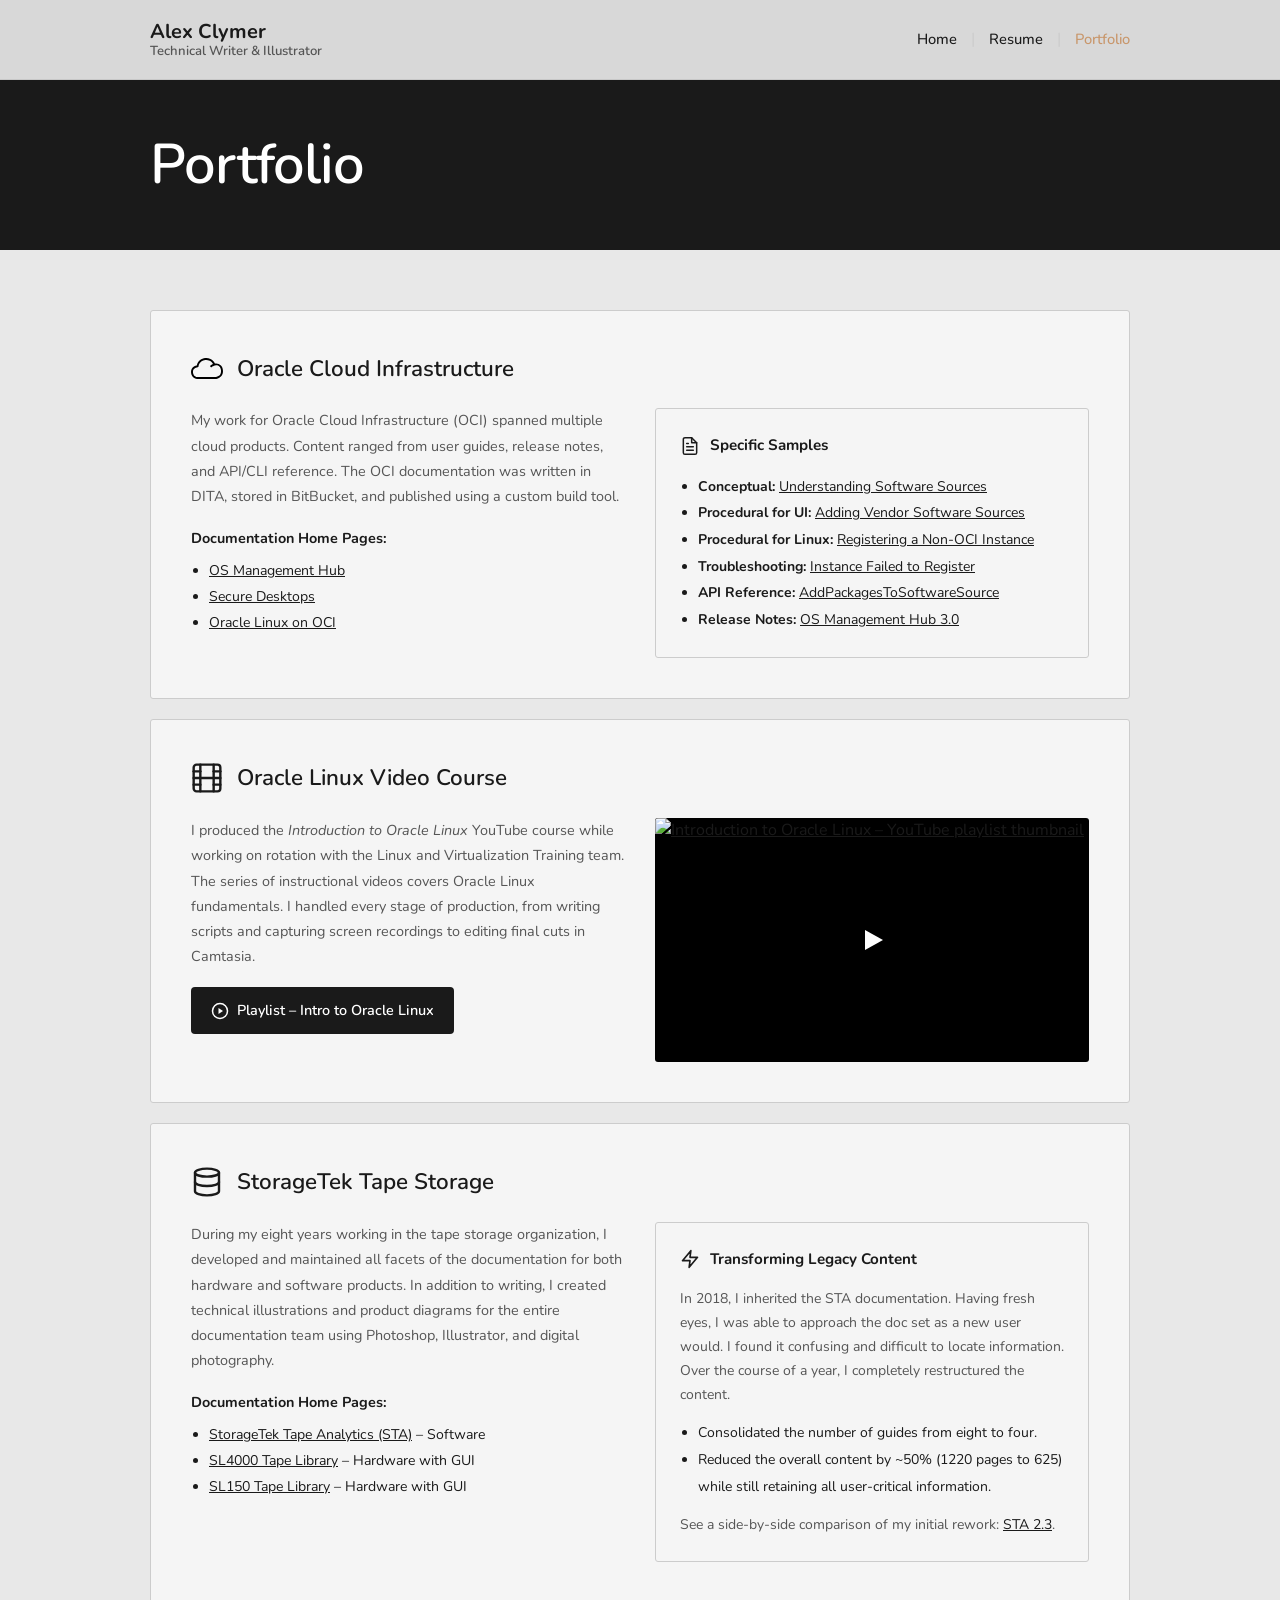
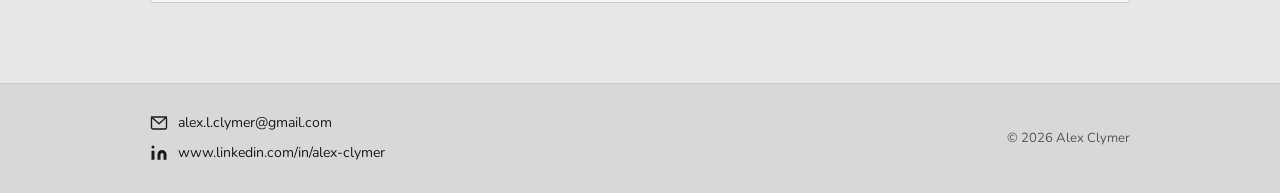
==== portfolio.html @ b9c0f9ae "Upload initial website" ====
<!DOCTYPE html>
<html lang="en">
<head>
  <meta charset="UTF-8" />
  <meta name="viewport" content="width=device-width, initial-scale=1.0" />
  <title>Portfolio — Alex Clymer</title>
  <link rel="stylesheet" href="styles.css" />
</head>
<body>

  <!-- ===================== HEADER ===================== -->
  <header>
    <div class="header-logo">
      <a href="index.html">
        <span class="name">Alex Clymer</span>
        <span class="tagline">Technical Writer &amp; Illustrator</span>
      </a>
    </div>

    <button class="nav-toggle" aria-label="Toggle navigation" onclick="document.querySelector('nav').classList.toggle('open')">
      <span></span><span></span><span></span>
    </button>

    <nav>
      <ul>
        <li><a href="index.html">Home</a></li>
        <li><a href="resume.html">Resume</a></li>
        <li><a href="portfolio.html" class="active">Portfolio</a></li>
      </ul>
    </nav>
  </header>

  <main>

    <!-- ===================== PAGE BANNER ===================== -->
    <div class="page-banner">
      <h1>Portfolio</h1>
    </div>

    <div class="section-wrap">

      <!-- ===================== ORACLE CLOUD INFRASTRUCTURE ===================== -->
      <div class="card portfolio-entry" style="margin-bottom: 20px;">

        <div class="portfolio-header">
          <img src="images/cloud-icon.svg" alt="" class="portfolio-header-icon" />
          <h2>Oracle Cloud Infrastructure</h2>
        </div>

        <div class="portfolio-body">
          <div>
            <p class="portfolio-desc">My work for Oracle Cloud Infrastructure (OCI) spanned multiple cloud products. Content ranged from user guides, release notes, and API/CLI reference. The OCI documentation was written in DITA, stored in BitBucket, and published using a custom build tool.</p>

            <p class="portfolio-links-label">Documentation Home Pages:</p>
            <ul class="portfolio-links-list">
              <li><a href="https://docs.oracle.com/en-us/iaas/osmh/doc/home.htm" target="_blank" rel="noopener">OS Management Hub</a></li>
              <li><a href="https://docs.oracle.com/en-us/iaas/secure-desktops/home.htm" target="_blank" rel="noopener">Secure Desktops</a></li>
              <li><a href="https://docs.oracle.com/en-us/iaas/oracle-linux/home.htm" target="_blank" rel="noopener">Oracle Linux on OCI</a></li>
            </ul>
          </div>

          <div class="portfolio-sidebar">
            <div class="sidebar-heading">
              <!-- Document list icon -->
              <svg viewBox="0 0 24 24" fill="none" stroke="currentColor" stroke-width="1.8" stroke-linecap="round" stroke-linejoin="round">
                <path d="M14 2H6a2 2 0 0 0-2 2v16a2 2 0 0 0 2 2h12a2 2 0 0 0 2-2V8z"/>
                <polyline points="14,2 14,8 20,8"/>
                <line x1="16" y1="13" x2="8" y2="13"/>
                <line x1="16" y1="17" x2="8" y2="17"/>
                <polyline points="10,9 9,9 8,9"/>
              </svg>
              Specific Samples
            </div>
            <ul class="sidebar-list">
              <li><strong>Conceptual:</strong> <a href="https://docs.oracle.com/en-us/iaas/osmh/doc/understand-software-sources.htm#understand-sources" target="_blank" rel="noopener">Understanding Software Sources</a></li>
              <li><strong>Procedural for UI:</strong> <a href="https://docs.oracle.com/en-us/iaas/osmh/doc/add-vendor-software-sources.htm" target="_blank" rel="noopener">Adding Vendor Software Sources</a></li>
              <li><strong>Procedural for Linux:</strong> <a href="https://docs.oracle.com/en-us/iaas/osmh/doc/register-non-oci-instance.htm#top" target="_blank" rel="noopener">Registering a Non-OCI Instance</a></li>
              <li><strong>Troubleshooting:</strong> <a href="https://docs.oracle.com/en-us/iaas/osmh/doc/troubleshoot-instance-station-registration-failure.htm#troubleshoot-instance-station-registration-failure" target="_blank" rel="noopener">Instance Failed to Register</a></li>
              <li><strong>API Reference:</strong> <a href="https://docs.oracle.com/en-us/iaas/api/#/en/osmh/20220901/SoftwareSource/AddPackagesToSoftwareSource" target="_blank" rel="noopener">AddPackagesToSoftwareSource</a></li>
              <li><strong>Release Notes:</strong> <a href="https://docs.oracle.com/en-us/iaas/releasenotes/os-management-hub/release-3.0.htm" target="_blank" rel="noopener">OS Management Hub 3.0</a></li>
            </ul>
          </div>
        </div>

      </div>

      <!-- ===================== ORACLE LINUX VIDEO COURSE ===================== -->
      <div class="card portfolio-entry" style="margin-bottom: 20px;">

        <div class="portfolio-header">
          <!-- Video/film icon -->
          <svg viewBox="0 0 24 24" fill="none" stroke="currentColor" stroke-width="1.8" stroke-linecap="round" stroke-linejoin="round">
            <rect x="2" y="2" width="20" height="20" rx="2.18" ry="2.18"/>
            <line x1="7" y1="2" x2="7" y2="22"/>
            <line x1="17" y1="2" x2="17" y2="22"/>
            <line x1="2" y1="12" x2="22" y2="12"/>
            <line x1="2" y1="7" x2="7" y2="7"/>
            <line x1="2" y1="17" x2="7" y2="17"/>
            <line x1="17" y1="17" x2="22" y2="17"/>
            <line x1="17" y1="7" x2="22" y2="7"/>
          </svg>
          <h2>Oracle Linux Video Course</h2>
        </div>

        <div class="portfolio-body">
          <div>
            <p class="portfolio-desc">I produced the <em>Introduction to Oracle Linux</em> YouTube course while working on rotation with the Linux and Virtualization Training team. The series of instructional videos covers Oracle Linux fundamentals. I handled every stage of production, from writing scripts and capturing screen recordings to editing final cuts in Camtasia.</p>

            <a href="https://youtube.com/playlist?list=PLKCk3OyNwIzvZR0-OoTtScm2NNo68gWtq&si=2yTc2ZYHUfCXLEAY"
               target="_blank" rel="noopener" class="btn-icon">
              <!-- Play icon -->
              <svg viewBox="0 0 24 24" fill="none" stroke="currentColor" stroke-width="2" stroke-linecap="round" stroke-linejoin="round">
                <circle cx="12" cy="12" r="10"/>
                <polygon points="10,8 16,12 10,16 10,8" fill="currentColor" stroke="none"/>
              </svg>
              Playlist – Intro to Oracle Linux
            </a>
          </div>

          <div>
            <a href="https://youtube.com/playlist?list=PLKCk3OyNwIzvZR0-OoTtScm2NNo68gWtq"
               target="_blank" rel="noopener" class="youtube-thumb-link"
               aria-label="Watch Introduction to Oracle Linux on YouTube">
              <img
                src="https://img.youtube.com/vi/rbexjlNSwzk/hqdefault.jpg"
                alt="Introduction to Oracle Linux – YouTube playlist thumbnail"
                class="youtube-thumb-img"
              />
              <div class="youtube-play-btn" aria-hidden="true">
                <svg viewBox="0 0 68 48" width="68" height="48">
                  <path d="M66.5 7.6C65.7 4.7 63.3 2.4 60.5 1.6 55.2 0 34 0 34 0S12.8 0 7.5 1.6C4.7 2.4 2.3 4.7 1.5 7.6 0 12.8 0 24 0 24s0 11.2 1.5 16.4c.8 2.9 3.2 5.2 6 6C12.8 48 34 48 34 48s21.2 0 26.5-1.6c2.8-.8 5.2-3.1 6-6C68 35.2 68 24 68 24s0-11.2-1.5-16.4z" fill="rgba(0,0,0,0.75)"/>
                  <path d="M27 34l18-10-18-10v20z" fill="#fff"/>
                </svg>
              </div>
            </a>
          </div>
        </div>

      </div>

      <!-- ===================== STORAGETEK TAPE STORAGE ===================== -->
      <div class="card portfolio-entry" style="margin-bottom: 20px;">

        <div class="portfolio-header">
          <!-- Database/cylinder icon -->
          <svg viewBox="0 0 24 24" fill="none" stroke="currentColor" stroke-width="1.8" stroke-linecap="round" stroke-linejoin="round">
            <ellipse cx="12" cy="5" rx="9" ry="3"/>
            <path d="M21 12c0 1.66-4 3-9 3s-9-1.34-9-3"/>
            <path d="M3 5v14c0 1.66 4 3 9 3s9-1.34 9-3V5"/>
          </svg>
          <h2>StorageTek Tape Storage</h2>
        </div>

        <div class="portfolio-body">
          <div>
            <p class="portfolio-desc">During my eight years working in the tape storage organization, I developed and maintained all facets of the documentation for both hardware and software products. In addition to writing, I created technical illustrations and product diagrams for the entire documentation team using Photoshop, Illustrator, and digital photography.</p>

            <p class="portfolio-links-label">Documentation Home Pages:</p>
            <ul class="portfolio-links-list">
              <li><a href="https://docs.oracle.com/en/storage/storage-software/storagetek-tape-analytics/2.4/index.html" target="_blank" rel="noopener">StorageTek Tape Analytics (STA)</a> – Software</li>
              <li><a href="https://docs.oracle.com/en/storage/tape-storage/sl4000/" target="_blank" rel="noopener">SL4000 Tape Library</a> – Hardware with GUI</li>
              <li><a href="https://docs.oracle.com/en/storage/tape-storage/storagetek-sl150-modular-tape-library/index.html" target="_blank" rel="noopener">SL150 Tape Library</a> – Hardware with GUI</li>
            </ul>
          </div>

          <div class="portfolio-sidebar">
            <div class="sidebar-heading">
              <!-- Lightning bolt icon -->
              <svg viewBox="0 0 24 24" fill="none" stroke="currentColor" stroke-width="2" stroke-linecap="round" stroke-linejoin="round">
                <polygon points="13,2 3,14 12,14 11,22 21,10 12,10 13,2"/>
              </svg>
              Transforming Legacy Content
            </div>

            <p style="font-size: 0.875rem; line-height: 1.7; color: var(--color-text-muted); margin-bottom: 14px;">In 2018, I inherited the STA documentation. Having fresh eyes, I was able to approach the doc set as a new user would. I found it confusing and difficult to locate information. Over the course of a year, I completely restructured the content.</p>

            <ul class="sidebar-list" style="margin-bottom: 14px;">
              <li>Consolidated the number of guides from eight to four.</li>
              <li>Reduced the overall content by ~50% (1220 pages to 625) while still retaining all user-critical information.</li>
            </ul>

            <p style="font-size: 0.875rem; color: var(--color-text-muted);">
              See a side-by-side comparison of my initial rework: <a href="https://docs.oracle.com/cd/E89154_01/index.htm" target="_blank" rel="noopener">STA 2.3</a>.
            </p>
          </div>
        </div>

      </div>

    </div><!-- /section-wrap -->

  </main>

  <!-- ===================== FOOTER ===================== -->
  <footer>
    <div class="footer-links">
      <a href="mailto:alex.l.clymer@gmail.com" class="footer-link">
        <svg viewBox="0 0 24 24" fill="none" stroke="currentColor" stroke-width="1.8" stroke-linecap="round" stroke-linejoin="round">
          <rect x="2" y="4" width="20" height="16" rx="2"/>
          <polyline points="2,4 12,13 22,4"/>
        </svg>
        alex.l.clymer@gmail.com
      </a>
      <a href="https://www.linkedin.com/in/alex-clymer" target="_blank" rel="noopener" class="footer-link">
        <svg viewBox="0 0 24 24" fill="currentColor">
          <path d="M16 8a6 6 0 0 1 6 6v7h-4v-7a2 2 0 0 0-2-2 2 2 0 0 0-2 2v7h-4v-7a6 6 0 0 1 6-6z"/>
          <rect x="2" y="9" width="4" height="12"/>
          <circle cx="4" cy="4" r="2"/>
        </svg>
        www.linkedin.com/in/alex-clymer
      </a>
    </div>
    <span class="footer-copy">&copy; 2026 Alex Clymer</span>
  </footer>

</body>
</html>
---- styles.css ----
/* ============================================================
   ALEX CLYMER — Portfolio Website
   Shared Stylesheet
   ============================================================
   All theme values live in :root below.
   Edit those custom properties to retheme the entire site.
   ============================================================ */

@import url('https://fonts.googleapis.com/css2?family=Nunito:wght@300;400;500;600;700;800;900&display=swap');

/* ============================================================
   CSS CUSTOM PROPERTIES  (edit here to retheme)
   ============================================================ */
:root {
  /* Colors */
  --color-bg:          #e8e8e8;   /* page background */
  --color-header-bg:   #d8d8d8;   /* header & footer background */
  --color-black:       #1a1a1a;   /* buttons, headings, dark sections */
  --color-white:       #ffffff;
  --color-accent:      #c8966a;   /* active nav link amber */
  --color-text:        #1a1a1a;
  --color-text-muted:  #555555;
  --color-card-bg:     #f5f5f5;
  --color-card-border: #cccccc;

  /* Typography */
  --font: 'Avenir Next', 'Avenir', 'Nunito', 'Helvetica Neue', Arial, sans-serif;

  /* Layout */
  --max-width:      1060px;
  --header-height:  80px;
  --pad-v:          60px;
  --pad-h:          40px;
}

/* ============================================================
   RESET & BASE
   ============================================================ */
*, *::before, *::after { box-sizing: border-box; margin: 0; padding: 0; }

html { scroll-behavior: smooth; }

body {
  font-family: var(--font);
  background-color: var(--color-bg);
  color: var(--color-text);
  font-size: 16px;
  line-height: 1.6;
  min-height: 100vh;
  display: flex;
  flex-direction: column;
}

main { flex: 1; }

a { color: var(--color-text); text-decoration: underline; transition: color 0.2s; }
a:hover { color: var(--color-accent); }

img { max-width: 100%; display: block; }

ul { list-style: none; }

/* ============================================================
   HEADER & NAV
   ============================================================ */
header {
  background-color: var(--color-header-bg);
  height: var(--header-height);
  display: flex;
  align-items: center;
  justify-content: space-between;
  padding: 0 max(var(--pad-h), calc((100% - var(--max-width)) / 2 + var(--pad-h)));
  position: sticky;
  top: 0;
  z-index: 100;
  border-bottom: 1px solid rgba(0,0,0,0.08);
}

.header-logo a {
  text-decoration: none;
  color: var(--color-text);
  line-height: 1.2;
}

.header-logo .name {
  display: block;
  font-size: 1.25rem;
  font-weight: 700;
}

.header-logo .tagline {
  display: block;
  font-size: 0.82rem;
  font-weight: 600;
  color: var(--color-text-muted);
}

nav ul {
  display: flex;
  align-items: center;
  gap: 0;
}

nav ul li { display: flex; align-items: center; }

nav ul li + li::before {
  content: '|';
  color: var(--color-card-border);
  margin: 0 14px;
}

nav ul li a {
  text-decoration: none;
  font-size: 0.92rem;
  font-weight: 500;
  color: var(--color-text);
  padding: 4px 0;
  transition: color 0.2s;
}

nav ul li a:hover,
nav ul li a.active { color: var(--color-accent); }

/* Hamburger (mobile) */
.nav-toggle {
  display: none;
  flex-direction: column;
  justify-content: center;
  gap: 5px;
  background: none;
  border: none;
  cursor: pointer;
  padding: 6px;
}

.nav-toggle span {
  display: block;
  width: 24px;
  height: 2px;
  background: var(--color-text);
  border-radius: 2px;
  transition: all 0.3s;
}

/* ============================================================
   PAGE BANNER  (black bar at top of inner pages)
   ============================================================ */
.page-banner {
  background-color: var(--color-black);
  padding: 40px max(var(--pad-h), calc((100% - var(--max-width)) / 2 + var(--pad-h)));
  display: flex;
  align-items: center;
  justify-content: space-between;
}

.page-banner h1 {
  font-size: 3.5rem;
  font-weight: 600;
  color: var(--color-white);
  letter-spacing: -1px;
}

/* ============================================================
   BUTTONS
   ============================================================ */
.btn {
  display: inline-block;
  padding: 13px 26px;
  font-family: var(--font);
  font-size: 0.9rem;
  font-weight: 600;
  text-decoration: none;
  cursor: pointer;
  border: none;
  transition: opacity 0.2s;
  letter-spacing: 0.3px;
}

.btn:hover { opacity: 0.82; }

.btn-dark {
  background-color: var(--color-black);
  color: var(--color-white);
}

.btn-dark:hover { color: var(--color-white); }

.btn-outline-white {
  background: transparent;
  color: var(--color-white);
  border: 1.5px solid var(--color-white);
  border-radius: 30px;
  padding: 9px 22px;
}

.btn-outline-white:hover { color: var(--color-white); }

.btn-icon {
  display: inline-flex;
  align-items: center;
  gap: 8px;
  background: var(--color-black);
  color: var(--color-white);
  padding: 12px 20px;
  text-decoration: none;
  font-size: 0.9rem;
  font-weight: 600;
  border-radius: 4px;
  transition: opacity 0.2s;
}

.btn-icon:hover { color: var(--color-white); opacity: 0.82; }

.btn-icon svg { width: 18px; height: 18px; flex-shrink: 0; }

/* ============================================================
   FOOTER
   ============================================================ */
footer {
  background-color: var(--color-header-bg);
  padding: 28px max(var(--pad-h), calc((100% - var(--max-width)) / 2 + var(--pad-h)));
  display: flex;
  align-items: center;
  justify-content: space-between;
  border-top: 1px solid rgba(0,0,0,0.08);
  margin-top: auto;
}

.footer-links { display: flex; flex-direction: column; gap: 8px; }

.footer-link {
  display: inline-flex;
  align-items: center;
  gap: 10px;
  text-decoration: none;
  color: var(--color-text);
  font-size: 0.88rem;
  transition: color 0.2s;
}

.footer-link:hover { color: var(--color-accent); }
.footer-link svg { width: 18px; height: 18px; flex-shrink: 0; }

.footer-copy { font-size: 0.82rem; color: var(--color-text-muted); }

/* ============================================================
   SECTION WRAPPER
   ============================================================ */
.section-wrap {
  max-width: var(--max-width);
  margin: 0 auto;
  padding: var(--pad-v) var(--pad-h);
}

.section-title {
  font-size: 2rem;
  font-weight: 600;
  margin-bottom: 30px;
  letter-spacing: -0.5px;
}

/* Card */
.card {
  background: var(--color-card-bg);
  border: 1px solid var(--color-card-border);
  border-radius: 3px;
}

/* ============================================================
   HOME — HERO
   ============================================================ */
.hero {
  max-width: var(--max-width);
  margin: 0 auto;
  padding: 80px var(--pad-h);
  display: grid;
  grid-template-columns: 1fr 1fr;
  align-items: center;
  gap: 60px;
}

.hero-photo {
  display: flex;
  justify-content: center;
}

.hero-photo img,
.hero-photo .photo-placeholder {
  width: 310px;
  height: 310px;
  border-radius: 50%;
  object-fit: cover;
}

.hero-photo .photo-placeholder {
  background: #c8c8c8;
  display: flex;
  align-items: center;
  justify-content: center;
  color: #888;
  font-size: 0.85rem;
  text-align: center;
  padding: 20px;
}

.hero-text h1 {
  font-size: 3.5rem;
  font-weight: 600;
  line-height: 0.95;
  letter-spacing: -3px;
  margin-bottom: 22px;
}

.hero-text .subtitle {
  font-size: 1.05rem;
  font-weight: 700;
  margin-bottom: 12px;
}

.hero-text .bio {
  font-size: 0.92rem;
  color: var(--color-text-muted);
  margin-bottom: 30px;
  line-height: 1.75;
  max-width: 380px;
}

.hero-buttons { display: flex; gap: 12px; flex-wrap: wrap; }

/* ============================================================
   HOME — WHAT MAKES ME UNIQUE
   ============================================================ */
.unique-section {
  max-width: calc(var(--max-width) - 2 * var(--pad-h));
  margin: 0 auto var(--pad-v);
  border-radius: 6px;
  overflow: hidden;
}

.unique-left {
  background-color: var(--color-black);
  color: var(--color-white);
  padding: 60px 50px;
  display: flex;
  flex-direction: row;
  align-items: center;
  gap: 48px;
}

.unique-content {
  display: flex;
  flex-direction: column;
  gap: 24px;
  flex: 1;
}

.unique-left h2 {
  font-size: 1.8rem;
  font-weight: 600;
  line-height: 1.2;
  letter-spacing: -0.5px;
}

.unique-left p {
  font-size: 0.92rem;
  line-height: 1.75;
  color: rgba(255,255,255,0.82);
}

.unique-image {
  flex-shrink: 0;
  display: flex;
  align-items: center;
  justify-content: center;
}

.unique-image img {
  width: 340px;
  max-width: 100%;
  height: auto;
}

/* ============================================================
   RESUME — SKILLS GRID
   ============================================================ */
.skills-card {
  padding: 32px;
}

.skills-grid {
  display: grid;
  grid-template-columns: repeat(3, 1fr);
  gap: 28px 40px;
}

.skill-group h3 {
  font-size: 0.92rem;
  font-weight: 700;
  margin-bottom: 8px;
  color: var(--color-text);
}

.skill-group ul { list-style: disc; padding-left: 18px; }

.skill-group ul li {
  font-size: 0.875rem;
  line-height: 1.85;
  color: var(--color-text-muted);
}

/* ============================================================
   RESUME — WORK EXPERIENCE
   ============================================================ */
.experience-entry {
  display: grid;
  grid-template-columns: 140px 1fr auto;
  gap: 24px;
  padding: 32px;
}

.experience-date {
  font-size: 0.82rem;
  color: var(--color-text-muted);
  padding-top: 3px;
  line-height: 1.5;
}

.experience-role {
  font-size: 1.05rem;
  font-weight: 700;
  margin-bottom: 4px;
}

.experience-org {
  font-size: 0.88rem;
  font-style: italic;
  color: var(--color-text-muted);
  margin-bottom: 16px;
}

.experience-project-title {
  font-size: 0.9rem;
  font-weight: 700;
  margin-top: 16px;
  margin-bottom: 5px;
}

.experience-text {
  font-size: 0.88rem;
  line-height: 1.75;
  color: var(--color-text-muted);
  margin-bottom: 8px;
}

.experience-bullets { list-style: disc; padding-left: 20px; margin-bottom: 10px; }

.experience-bullets li {
  font-size: 0.88rem;
  line-height: 1.75;
  color: var(--color-text-muted);
  margin-bottom: 3px;
}

.experience-logo {
  display: flex;
  align-items: flex-start;
  justify-content: flex-end;
  padding-top: 2px;
}

.experience-logo img { max-width: 130px; max-height: 55px; object-fit: contain; }

.logo-placeholder {
  width: 120px;
  height: 48px;
  background: #ddd;
  border-radius: 4px;
  display: flex;
  align-items: center;
  justify-content: center;
  font-size: 0.72rem;
  color: #888;
  text-align: center;
  padding: 4px;
}

/* ============================================================
   RESUME — EDUCATION
   ============================================================ */
.education-entry {
  display: grid;
  grid-template-columns: 140px 1fr;
  gap: 24px;
  padding: 32px;
}

.education-date { font-size: 0.82rem; color: var(--color-text-muted); }

.education-degree { font-size: 1rem; font-weight: 700; margin-bottom: 4px; }

.education-school {
  font-size: 0.88rem;
  font-style: italic;
  color: var(--color-text-muted);
  margin-bottom: 4px;
}

.education-gpa { font-size: 0.88rem; color: var(--color-text-muted); }

/* ============================================================
   PORTFOLIO
   ============================================================ */
.portfolio-entry {
  padding: 40px;
  margin-bottom: 20px;
}

.portfolio-header {
  display: flex;
  align-items: center;
  gap: 14px;
  margin-bottom: 22px;
}

.portfolio-header h2 { font-size: 1.4rem; font-weight: 600; }
.portfolio-header svg { width: 32px; height: 32px; flex-shrink: 0; }
.portfolio-header-icon { width: 32px; height: 32px; flex-shrink: 0; object-fit: contain; }

.portfolio-body {
  display: grid;
  grid-template-columns: 1fr 1fr;
  gap: 30px;
  align-items: start;
}

.portfolio-desc {
  font-size: 0.9rem;
  line-height: 1.75;
  color: var(--color-text-muted);
  margin-bottom: 18px;
}

.portfolio-links-label { font-size: 0.9rem; font-weight: 700; margin-bottom: 8px; }

.portfolio-links-list { list-style: disc; padding-left: 18px; }

.portfolio-links-list li { font-size: 0.88rem; line-height: 1.85; }

.portfolio-sidebar {
  background: var(--color-card-bg);
  border: 1px solid var(--color-card-border);
  border-radius: 3px;
  padding: 24px;
}

.sidebar-heading {
  display: flex;
  align-items: center;
  gap: 10px;
  font-weight: 700;
  font-size: 0.95rem;
  margin-bottom: 16px;
}

.sidebar-heading svg { width: 20px; height: 20px; flex-shrink: 0; }

.sidebar-list { list-style: disc; padding-left: 18px; }

.sidebar-list li { font-size: 0.875rem; line-height: 1.9; }

.youtube-embed {
  width: 100%;
  aspect-ratio: 16 / 9;
  border: none;
  border-radius: 3px;
}

/* YouTube thumbnail link (replaces iframe when embedding is disabled) */
.youtube-thumb-link {
  display: block;
  position: relative;
  width: 100%;
  aspect-ratio: 16 / 9;
  border-radius: 3px;
  overflow: hidden;
  background: #000;
}
.youtube-thumb-img {
  width: 100%;
  height: 100%;
  object-fit: cover;
  display: block;
  transition: opacity 0.2s ease;
}
.youtube-thumb-link:hover .youtube-thumb-img {
  opacity: 0.85;
}
.youtube-play-btn {
  position: absolute;
  inset: 0;
  display: flex;
  align-items: center;
  justify-content: center;
  pointer-events: none;
}
.youtube-play-btn svg {
  filter: drop-shadow(0 2px 6px rgba(0,0,0,0.4));
  transition: transform 0.15s ease;
}
.youtube-thumb-link:hover .youtube-play-btn svg {
  transform: scale(1.1);
}

/* ============================================================
   CONTACT
   ============================================================ */
.contact-layout {
  max-width: var(--max-width);
  margin: 0 auto;
  padding: 80px var(--pad-h);
  display: grid;
  grid-template-columns: 1fr 1.2fr;
  gap: 80px;
  align-items: start;
}

.contact-info h1 { font-size: 2rem; font-weight: 600; margin-bottom: 10px; letter-spacing: -1px; }

.contact-tagline { font-size: 0.95rem; color: var(--color-text-muted); margin-bottom: 30px; }

.contact-detail {
  display: flex;
  align-items: center;
  gap: 12px;
  margin-bottom: 12px;
  font-size: 0.9rem;
  text-decoration: none;
  color: var(--color-text);
  transition: color 0.2s;
}

.contact-detail:hover { color: var(--color-accent); }
.contact-detail svg { width: 20px; height: 20px; flex-shrink: 0; }

.contact-form { display: flex; flex-direction: column; gap: 16px; }

.form-row { display: grid; grid-template-columns: 1fr 1fr; gap: 16px; }

.form-group { display: flex; flex-direction: column; gap: 6px; }

.form-group label { font-size: 0.84rem; font-weight: 500; }

.required { color: #bb0000; margin-left: 2px; }

.form-group input,
.form-group textarea {
  padding: 11px 14px;
  border: 1.5px solid var(--color-card-border);
  background: var(--color-white);
  font-family: var(--font);
  font-size: 0.9rem;
  border-radius: 2px;
  outline: none;
  transition: border-color 0.2s;
  color: var(--color-text);
}

.form-group input:focus,
.form-group textarea:focus { border-color: var(--color-accent); }

.form-group textarea { resize: vertical; min-height: 160px; }

.btn-submit {
  padding: 14px;
  background: var(--color-black);
  color: var(--color-white);
  font-family: var(--font);
  font-size: 1rem;
  font-weight: 600;
  border: none;
  cursor: pointer;
  transition: opacity 0.2s;
  letter-spacing: 0.3px;
}

.btn-submit:hover { opacity: 0.8; }

/* ============================================================
   RESPONSIVE
   ============================================================ */
@media (max-width: 900px) {
  .hero {
    grid-template-columns: 1fr;
    text-align: center;
    gap: 40px;
    padding: 60px 30px;
  }
  .hero-text h1 { font-size: 2.6rem; }
  .hero-text .bio { max-width: 100%; }
  .hero-buttons { justify-content: center; }
  .hero-photo { justify-content: center; }

  .unique-left { flex-direction: column; text-align: center; }
  .unique-image img { width: 200px; }

  .skills-grid { grid-template-columns: 1fr 1fr; }

  .experience-entry { grid-template-columns: 1fr; gap: 12px; }
  .experience-logo { justify-content: flex-start; }

  .education-entry { grid-template-columns: 1fr; gap: 8px; }

  .portfolio-body { grid-template-columns: 1fr; }

  .contact-layout { grid-template-columns: 1fr; gap: 40px; padding: 60px 30px; }
}

@media (max-width: 600px) {
  :root { --pad-h: 20px; --pad-v: 40px; }

  header { padding: 0 20px; }

  nav {
    display: none;
    position: absolute;
    top: var(--header-height);
    left: 0; right: 0;
    background: var(--color-header-bg);
    padding: 20px;
    box-shadow: 0 4px 12px rgba(0,0,0,0.12);
  }

  nav.open { display: block; }

  nav ul { flex-direction: column; align-items: flex-start; gap: 14px; }
  nav ul li + li::before { display: none; }

  .nav-toggle { display: flex; }

  .page-banner h1 { font-size: 2.6rem; }
  .page-banner { padding: 30px var(--pad-h); }

  .skills-grid { grid-template-columns: 1fr; }

  .experience-entry { padding: 20px; }
  .education-entry { padding: 20px; }
  .portfolio-entry { padding: 24px; }
  .skills-card { padding: 20px; }

  footer { flex-direction: column; gap: 16px; align-items: flex-start; padding: 24px 20px; }

  .form-row { grid-template-columns: 1fr; }
}
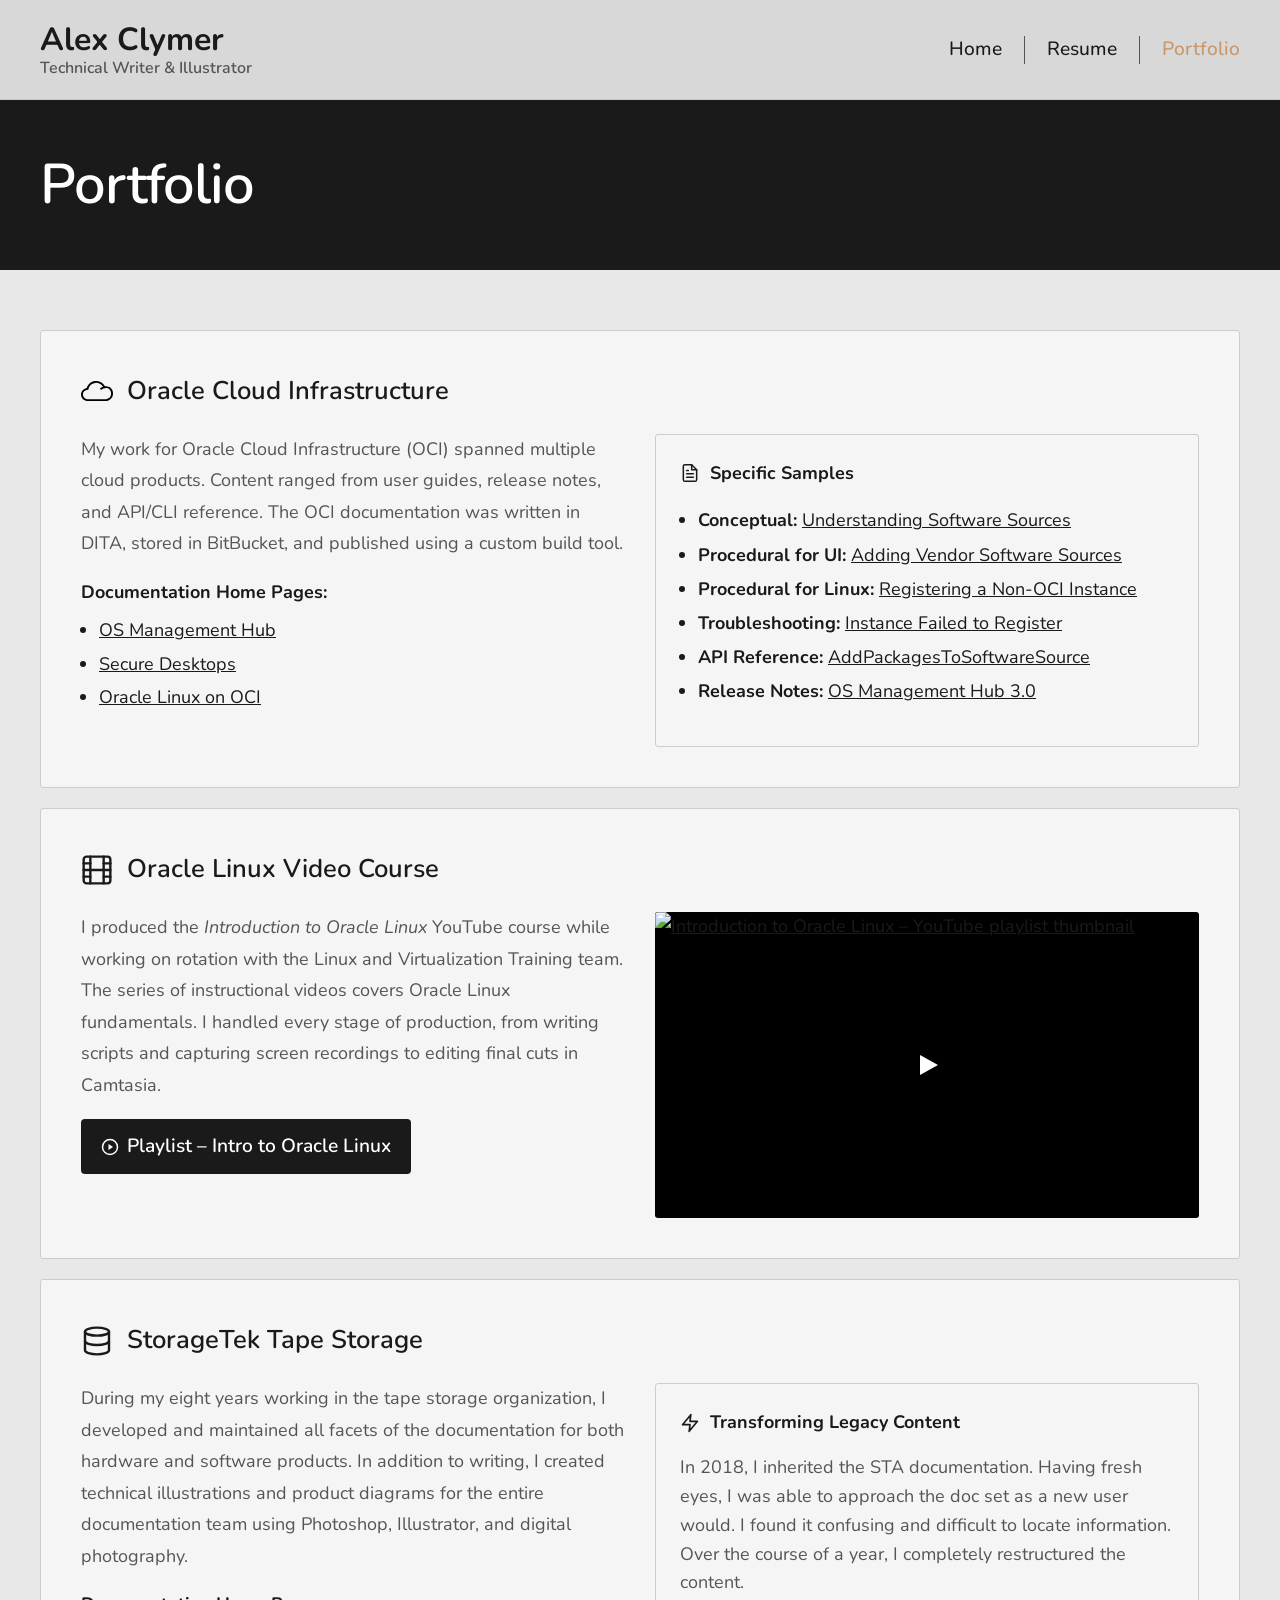
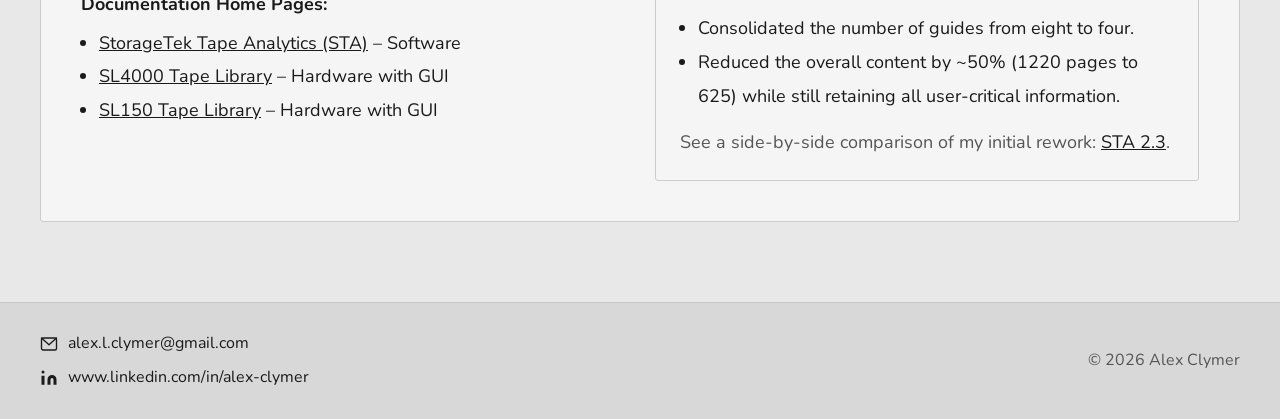
==== commit f532aeb3: "Cleaned up styling, fixed css issue." ====
--- a/portfolio.html
+++ b/portfolio.html
@@ -40,7 +40,7 @@
     <div class="section-wrap">
 
       <!-- ===================== ORACLE CLOUD INFRASTRUCTURE ===================== -->
-      <div class="card portfolio-entry" style="margin-bottom: 20px;">
+      <div class="card portfolio-entry">
 
         <div class="portfolio-header">
           <img src="images/cloud-icon.svg" alt="" class="portfolio-header-icon" />
@@ -85,7 +85,7 @@
       </div>
 
       <!-- ===================== ORACLE LINUX VIDEO COURSE ===================== -->
-      <div class="card portfolio-entry" style="margin-bottom: 20px;">
+      <div class="card portfolio-entry">
 
         <div class="portfolio-header">
           <!-- Video/film icon -->
@@ -139,7 +139,7 @@
       </div>
 
       <!-- ===================== STORAGETEK TAPE STORAGE ===================== -->
-      <div class="card portfolio-entry" style="margin-bottom: 20px;">
+      <div class="card portfolio-entry">
 
         <div class="portfolio-header">
           <!-- Database/cylinder icon -->
@@ -172,14 +172,14 @@
               Transforming Legacy Content
             </div>
 
-            <p style="font-size: 0.875rem; line-height: 1.7; color: var(--color-text-muted); margin-bottom: 14px;">In 2018, I inherited the STA documentation. Having fresh eyes, I was able to approach the doc set as a new user would. I found it confusing and difficult to locate information. Over the course of a year, I completely restructured the content.</p>
-
-            <ul class="sidebar-list" style="margin-bottom: 14px;">
+            <p class="sidebar-text">In 2018, I inherited the STA documentation. Having fresh eyes, I was able to approach the doc set as a new user would. I found it confusing and difficult to locate information. Over the course of a year, I completely restructured the content.</p>
+
+            <ul class="sidebar-list">
               <li>Consolidated the number of guides from eight to four.</li>
               <li>Reduced the overall content by ~50% (1220 pages to 625) while still retaining all user-critical information.</li>
             </ul>
 
-            <p style="font-size: 0.875rem; color: var(--color-text-muted);">
+            <p class="sidebar-footer">
               See a side-by-side comparison of my initial rework: <a href="https://docs.oracle.com/cd/E89154_01/index.htm" target="_blank" rel="noopener">STA 2.3</a>.
             </p>
           </div>
--- a/styles.css
+++ b/styles.css
@@ -26,9 +26,17 @@
   /* Typography */
   --font: 'Avenir Next', 'Avenir', 'Nunito', 'Helvetica Neue', Arial, sans-serif;
 
+  /* Type scale — adjust these to resize text site-wide */
+  --text-xs:  0.8rem;    /* dates, metadata, tiny labels  */
+  --text-sm:  0.9rem;    /* secondary UI, buttons, footer */
+  --text-md:  1.2rem;    /* subheadings (role, degree)    */
+  --text-lg:  1.6rem;    /* card/section headings         */
+  --text-xl:  2rem;      /* major section titles          */
+  --text-2xl: 3.5rem;    /* page h1s                      */
+
   /* Layout */
-  --max-width:      1060px;
-  --header-height:  80px;
+  --max-width:      1280px;
+  --header-height:  100px;
   --pad-v:          60px;
   --pad-h:          40px;
 }
@@ -44,7 +52,7 @@
   font-family: var(--font);
   background-color: var(--color-bg);
   color: var(--color-text);
-  font-size: 16px;
+  font-size: 18px;
   line-height: 1.6;
   min-height: 100vh;
   display: flex;
@@ -84,13 +92,13 @@
 
 .header-logo .name {
   display: block;
-  font-size: 1.25rem;
+  font-size: var(--text-xl);
   font-weight: 700;
 }
 
 .header-logo .tagline {
   display: block;
-  font-size: 0.82rem;
+  font-size: 1rem;
   font-weight: 600;
   color: var(--color-text-muted);
 }
@@ -104,14 +112,17 @@
 nav ul li { display: flex; align-items: center; }
 
 nav ul li + li::before {
-  content: '|';
-  color: var(--color-card-border);
-  margin: 0 14px;
+  content: '';
+  display: block;
+  width: 1px;
+  height: 28px;
+  background-color: var(--color-text-muted);
+  margin: 0 22px;
 }
 
 nav ul li a {
   text-decoration: none;
-  font-size: 0.92rem;
+  font-size: var(--text-md);
   font-weight: 500;
   color: var(--color-text);
   padding: 4px 0;
@@ -154,10 +165,68 @@
 }
 
 .page-banner h1 {
-  font-size: 3.5rem;
+  font-size: var(--text-2xl);
   font-weight: 600;
   color: var(--color-white);
   letter-spacing: -1px;
+}
+
+/* ============================================================
+   JUMP STRIP
+   ============================================================ */
+.jump-strip {
+  display: flex;
+  align-items: center;
+  flex-wrap: wrap;
+  gap: 6px 10px;
+  padding: 14px max(var(--pad-h), calc((100% - var(--max-width)) / 2 + var(--pad-h)));
+  background-color: var(--color-card-bg);
+  border-bottom: 1px solid var(--color-card-border);
+  font-size: 1rem;
+}
+
+.jump-label {
+  font-weight: 600;
+  color: var(--color-text-muted);
+  margin-right: 4px;
+}
+
+.jump-strip a {
+  color: var(--color-text-muted);
+  text-decoration: none;
+  transition: color 0.2s;
+}
+
+.jump-strip a:hover {
+  color: var(--color-accent);
+}
+
+.jump-divider {
+  color: var(--color-text-muted);
+  font-weight: 700;
+}
+
+.jump-sub-group {
+  display: inline-flex;
+  align-items: center;
+  gap: 6px;
+}
+
+.jump-sub-paren {
+  color: var(--color-text-muted);
+  font-size: var(--text-sm);
+}
+
+.jump-sub {
+  font-size: var(--text-sm);
+  color: var(--color-text-muted);
+}
+
+.jump-sub:hover { color: var(--color-accent); }
+
+.jump-sub-divider {
+  color: var(--color-card-border);
+  font-size: var(--text-sm);
 }
 
 /* ============================================================
@@ -167,33 +236,39 @@
   display: inline-block;
   padding: 13px 26px;
   font-family: var(--font);
-  font-size: 0.9rem;
+  font-size: var(--text-md);
   font-weight: 600;
   text-decoration: none;
   cursor: pointer;
-  border: none;
-  transition: opacity 0.2s;
+  border: 1.5px solid transparent;
+  transition: background-color 0.2s ease, color 0.2s ease, border-color 0.2s ease;
   letter-spacing: 0.3px;
 }
-
-.btn:hover { opacity: 0.82; }
 
 .btn-dark {
   background-color: var(--color-black);
   color: var(--color-white);
-}
-
-.btn-dark:hover { color: var(--color-white); }
+  border-color: var(--color-black);
+}
+
+.btn-dark:hover {
+  background-color: var(--color-accent);
+  color: var(--color-black);
+  border-color: var(--color-accent);
+}
 
 .btn-outline-white {
   background: transparent;
   color: var(--color-white);
   border: 1.5px solid var(--color-white);
-  border-radius: 30px;
   padding: 9px 22px;
 }
 
-.btn-outline-white:hover { color: var(--color-white); }
+.btn-outline-white:hover {
+  background-color: var(--color-accent);
+  border-color: var(--color-accent);
+  color: var(--color-black);
+}
 
 .btn-icon {
   display: inline-flex;
@@ -203,7 +278,7 @@
   color: var(--color-white);
   padding: 12px 20px;
   text-decoration: none;
-  font-size: 0.9rem;
+  font-size: var(--text-md);
   font-weight: 600;
   border-radius: 4px;
   transition: opacity 0.2s;
@@ -234,14 +309,14 @@
   gap: 10px;
   text-decoration: none;
   color: var(--color-text);
-  font-size: 0.88rem;
+  font-size: 1rem;
   transition: color 0.2s;
 }
 
 .footer-link:hover { color: var(--color-accent); }
 .footer-link svg { width: 18px; height: 18px; flex-shrink: 0; }
 
-.footer-copy { font-size: 0.82rem; color: var(--color-text-muted); }
+.footer-copy { font-size: 1rem; color: var(--color-text-muted); }
 
 /* ============================================================
    SECTION WRAPPER
@@ -252,8 +327,10 @@
   padding: var(--pad-v) var(--pad-h);
 }
 
+.section-wrap--no-top { padding-top: 0; }
+
 .section-title {
-  font-size: 2rem;
+  font-size: var(--text-xl);
   font-weight: 600;
   margin-bottom: 30px;
   letter-spacing: -0.5px;
@@ -286,8 +363,8 @@
 
 .hero-photo img,
 .hero-photo .photo-placeholder {
-  width: 310px;
-  height: 310px;
+  width: 360px;
+  height: 360px;
   border-radius: 50%;
   object-fit: cover;
 }
@@ -304,7 +381,7 @@
 }
 
 .hero-text h1 {
-  font-size: 3.5rem;
+  font-size: var(--text-2xl);
   font-weight: 600;
   line-height: 0.95;
   letter-spacing: -3px;
@@ -312,20 +389,25 @@
 }
 
 .hero-text .subtitle {
-  font-size: 1.05rem;
+  font-size: var(--text-md);
   font-weight: 700;
   margin-bottom: 12px;
 }
 
 .hero-text .bio {
-  font-size: 0.92rem;
   color: var(--color-text-muted);
   margin-bottom: 30px;
   line-height: 1.75;
-  max-width: 380px;
-}
-
-.hero-buttons { display: flex; gap: 12px; flex-wrap: wrap; }
+  max-width: 480px;
+}
+
+.hero-buttons {
+  display: flex;
+  gap: 12px;
+  max-width: 480px;
+}
+
+.hero-buttons .btn { flex: 1; text-align: center; }
 
 /* ============================================================
    HOME — WHAT MAKES ME UNIQUE
@@ -340,35 +422,45 @@
 .unique-left {
   background-color: var(--color-black);
   color: var(--color-white);
-  padding: 60px 50px;
-  display: flex;
-  flex-direction: row;
-  align-items: center;
-  gap: 48px;
+  padding: 60px 80px;
+  display: grid;
+  grid-template-columns: 1fr 1fr;
+  align-items: center;
+  gap: 60px;
 }
 
 .unique-content {
   display: flex;
   flex-direction: column;
   gap: 24px;
-  flex: 1;
 }
 
 .unique-left h2 {
-  font-size: 1.8rem;
+  font-size: var(--text-xl);
   font-weight: 600;
   line-height: 1.2;
   letter-spacing: -0.5px;
 }
 
 .unique-left p {
-  font-size: 0.92rem;
   line-height: 1.75;
   color: rgba(255,255,255,0.82);
 }
 
+.unique-left p + p { margin-top: 16px; }
+
+.unique-list {
+  list-style: disc;
+  padding-left: 36px;
+  margin: 2px 0 10px;
+}
+
+.unique-list li {
+  color: rgba(255,255,255,0.82);
+  line-height: 1.4;
+}
+
 .unique-image {
-  flex-shrink: 0;
   display: flex;
   align-items: center;
   justify-content: center;
@@ -384,7 +476,7 @@
    RESUME — SKILLS GRID
    ============================================================ */
 .skills-card {
-  padding: 32px;
+  padding: 32px 56px;
 }
 
 .skills-grid {
@@ -394,19 +486,22 @@
 }
 
 .skill-group h3 {
-  font-size: 0.92rem;
+  font-size: var(--text-md);
   font-weight: 700;
   margin-bottom: 8px;
   color: var(--color-text);
 }
 
+.skill-group + .skill-group { margin-top: 22px; }
+
 .skill-group ul { list-style: disc; padding-left: 18px; }
 
 .skill-group ul li {
-  font-size: 0.875rem;
   line-height: 1.85;
   color: var(--color-text-muted);
 }
+
+.experience-card { margin-bottom: 16px; }
 
 /* ============================================================
    RESUME — WORK EXPERIENCE
@@ -419,34 +514,31 @@
 }
 
 .experience-date {
-  font-size: 0.82rem;
+  font-size: 1rem;
   color: var(--color-text-muted);
   padding-top: 3px;
   line-height: 1.5;
 }
 
 .experience-role {
-  font-size: 1.05rem;
+  font-size: var(--text-lg);
   font-weight: 700;
   margin-bottom: 4px;
 }
 
 .experience-org {
-  font-size: 0.88rem;
   font-style: italic;
   color: var(--color-text-muted);
   margin-bottom: 16px;
 }
 
 .experience-project-title {
-  font-size: 0.9rem;
   font-weight: 700;
   margin-top: 16px;
   margin-bottom: 5px;
 }
 
 .experience-text {
-  font-size: 0.88rem;
   line-height: 1.75;
   color: var(--color-text-muted);
   margin-bottom: 8px;
@@ -455,7 +547,6 @@
 .experience-bullets { list-style: disc; padding-left: 20px; margin-bottom: 10px; }
 
 .experience-bullets li {
-  font-size: 0.88rem;
   line-height: 1.75;
   color: var(--color-text-muted);
   margin-bottom: 3px;
@@ -494,18 +585,18 @@
   padding: 32px;
 }
 
-.education-date { font-size: 0.82rem; color: var(--color-text-muted); }
-
-.education-degree { font-size: 1rem; font-weight: 700; margin-bottom: 4px; }
+.education-date { font-size: 1rem; color: var(--color-text-muted); }
+
+.education-degree { font-size: var(--text-md); font-weight: 700; margin-bottom: 4px; }
 
 .education-school {
-  font-size: 0.88rem;
+  font-size: 1rem;
   font-style: italic;
   color: var(--color-text-muted);
   margin-bottom: 4px;
 }
 
-.education-gpa { font-size: 0.88rem; color: var(--color-text-muted); }
+.education-gpa { font-size: 1rem; color: var(--color-text-muted); }
 
 /* ============================================================
    PORTFOLIO
@@ -522,7 +613,7 @@
   margin-bottom: 22px;
 }
 
-.portfolio-header h2 { font-size: 1.4rem; font-weight: 600; }
+.portfolio-header h2 { font-size: var(--text-lg); font-weight: 600; }
 .portfolio-header svg { width: 32px; height: 32px; flex-shrink: 0; }
 .portfolio-header-icon { width: 32px; height: 32px; flex-shrink: 0; object-fit: contain; }
 
@@ -534,17 +625,16 @@
 }
 
 .portfolio-desc {
-  font-size: 0.9rem;
   line-height: 1.75;
   color: var(--color-text-muted);
   margin-bottom: 18px;
 }
 
-.portfolio-links-label { font-size: 0.9rem; font-weight: 700; margin-bottom: 8px; }
+.portfolio-links-label { font-weight: 700; margin-bottom: 8px; }
 
 .portfolio-links-list { list-style: disc; padding-left: 18px; }
 
-.portfolio-links-list li { font-size: 0.88rem; line-height: 1.85; }
+.portfolio-links-list li { line-height: 1.85; }
 
 .portfolio-sidebar {
   background: var(--color-card-bg);
@@ -558,15 +648,18 @@
   align-items: center;
   gap: 10px;
   font-weight: 700;
-  font-size: 0.95rem;
   margin-bottom: 16px;
 }
 
 .sidebar-heading svg { width: 20px; height: 20px; flex-shrink: 0; }
 
-.sidebar-list { list-style: disc; padding-left: 18px; }
-
-.sidebar-list li { font-size: 0.875rem; line-height: 1.9; }
+.sidebar-list { list-style: disc; padding-left: 18px; margin-bottom: 14px; }
+
+.sidebar-list li { line-height: 1.9; }
+
+.sidebar-text { color: var(--color-text-muted); margin-bottom: 14px; }
+
+.sidebar-footer { color: var(--color-text-muted); }
 
 .youtube-embed {
   width: 100%;
@@ -624,7 +717,7 @@
   align-items: start;
 }
 
-.contact-info h1 { font-size: 2rem; font-weight: 600; margin-bottom: 10px; letter-spacing: -1px; }
+.contact-info h1 { font-size: var(--text-xl); font-weight: 600; margin-bottom: 10px; letter-spacing: -1px; }
 
 .contact-tagline { font-size: 0.95rem; color: var(--color-text-muted); margin-bottom: 30px; }
 
@@ -700,7 +793,7 @@
   .hero-buttons { justify-content: center; }
   .hero-photo { justify-content: center; }
 
-  .unique-left { flex-direction: column; text-align: center; }
+  .unique-left { grid-template-columns: 1fr; text-align: center; }
   .unique-image img { width: 200px; }
 
   .skills-grid { grid-template-columns: 1fr 1fr; }
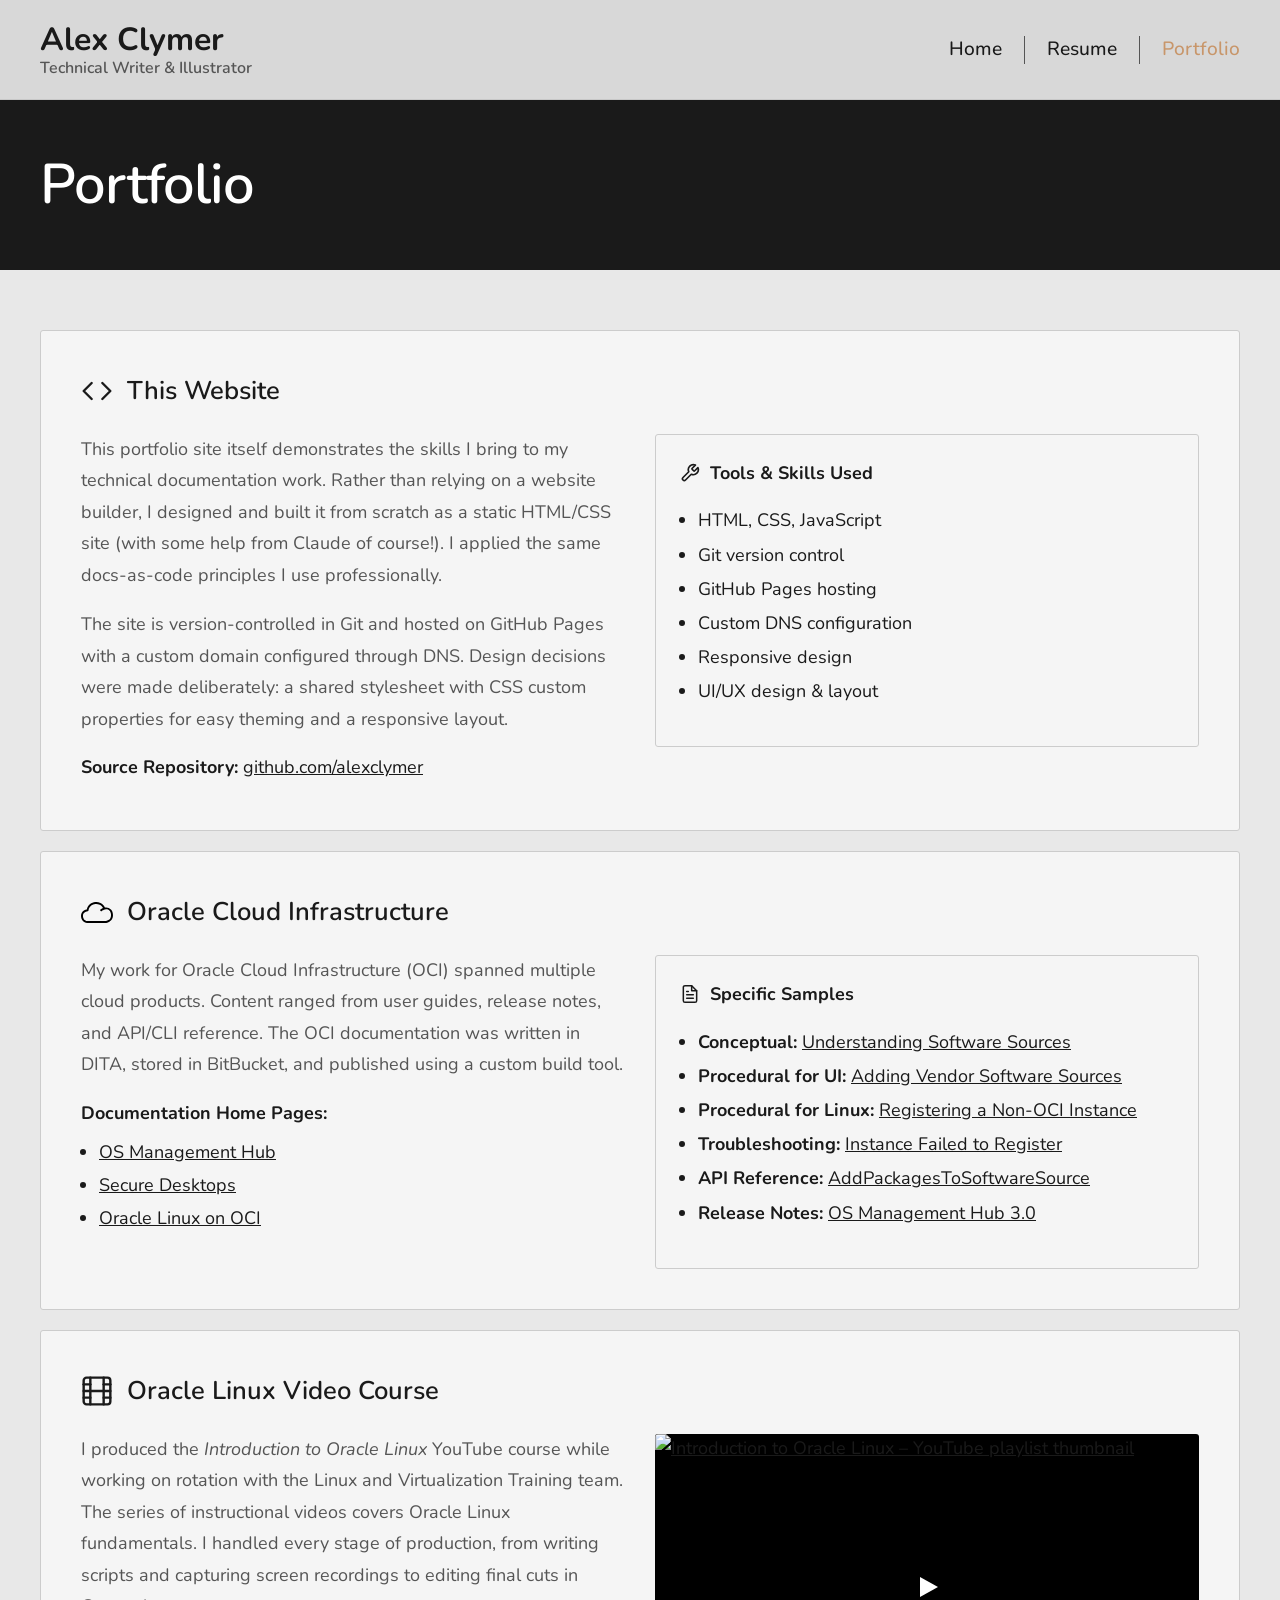
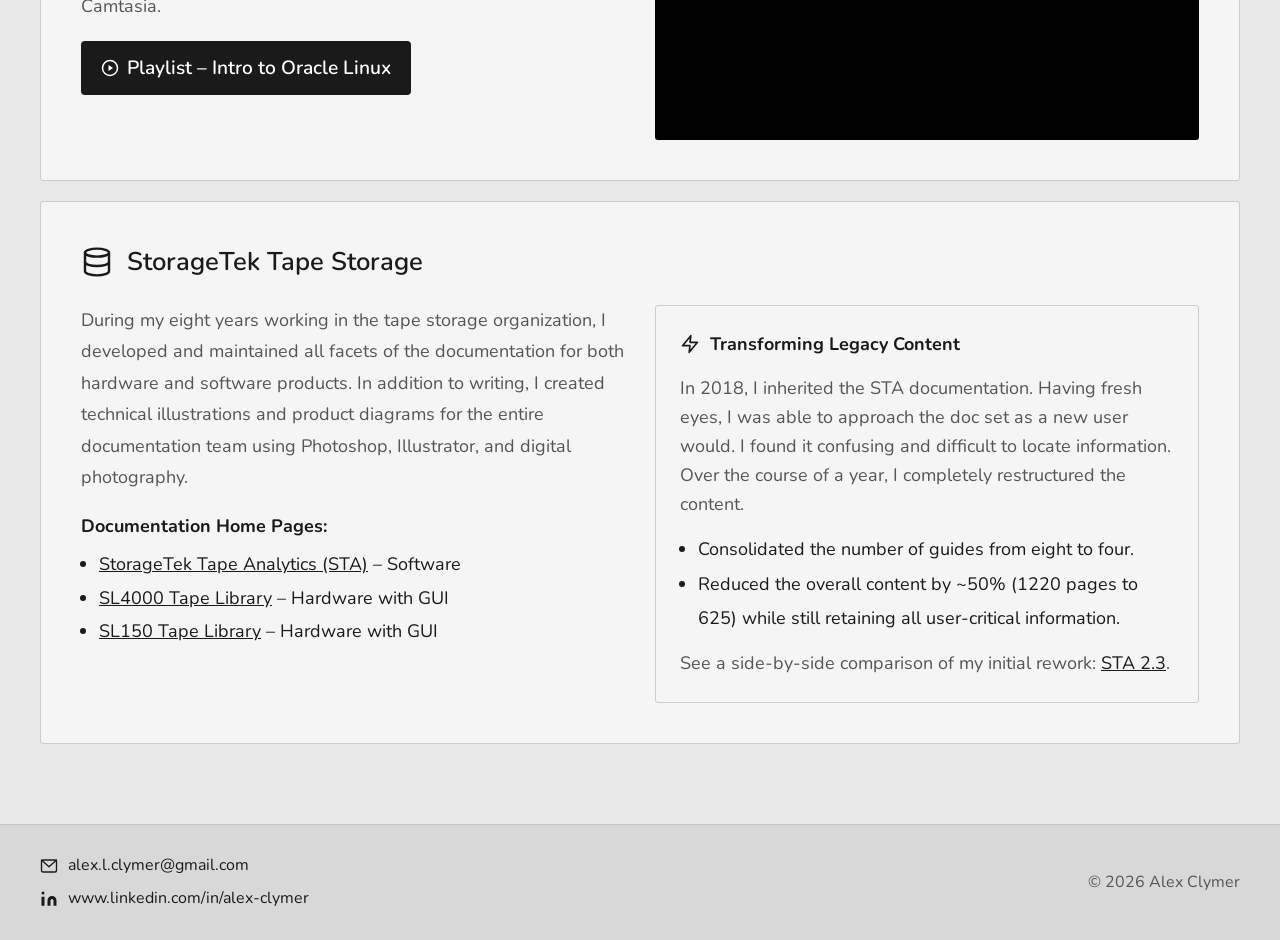
==== commit 0c72434a: "Update portfolio card to include website. Add .js file" ====
--- a/portfolio.html
+++ b/portfolio.html
@@ -4,7 +4,8 @@
   <meta charset="UTF-8" />
   <meta name="viewport" content="width=device-width, initial-scale=1.0" />
   <title>Portfolio — Alex Clymer</title>
-  <link rel="stylesheet" href="styles.css" />
+  <link rel="stylesheet" href="styles.css?v=3" />
+  <link rel="icon" href="images/favicon.png" type="image/png" />
 </head>
 <body>
 
@@ -39,8 +40,50 @@
 
     <div class="section-wrap">
 
+      <!-- ===================== THIS WEBSITE ===================== -->
+      <div class="card portfolio-entry fade-in">
+
+        <div class="portfolio-header">
+          <!-- Code/terminal icon -->
+          <svg viewBox="0 0 24 24" fill="none" stroke="currentColor" stroke-width="1.8" stroke-linecap="round" stroke-linejoin="round">
+            <polyline points="16,18 22,12 16,6"/>
+            <polyline points="8,6 2,12 8,18"/>
+          </svg>
+          <h2>This Website</h2>
+        </div>
+
+        <div class="portfolio-body">
+          <div>
+            <p class="portfolio-desc">This portfolio site itself demonstrates the skills I bring to my technical documentation work. Rather than relying on a website builder, I designed and built it from scratch as a static HTML/CSS site (with some help from Claude of course!). I applied the same docs-as-code principles I use professionally.</p>
+
+            <p class="portfolio-desc">The site is version-controlled in Git and hosted on GitHub Pages with a custom domain configured through DNS. Design decisions were made deliberately: a shared stylesheet with CSS custom properties for easy theming and a responsive layout.</p>
+
+            <p class="portfolio-links-label">Source Repository: <a href="https://github.com/alexclymer/alexclymer.github.io" target="_blank" rel="noopener">github.com/alexclymer</a></p>
+          </div>
+
+          <div class="portfolio-sidebar">
+            <div class="sidebar-heading">
+              <!-- Tool/wrench icon -->
+              <svg viewBox="0 0 24 24" fill="none" stroke="currentColor" stroke-width="2" stroke-linecap="round" stroke-linejoin="round">
+                <path d="M14.7 6.3a1 1 0 0 0 0 1.4l1.6 1.6a1 1 0 0 0 1.4 0l3.77-3.77a6 6 0 0 1-7.94 7.94l-6.91 6.91a2.12 2.12 0 0 1-3-3l6.91-6.91a6 6 0 0 1 7.94-7.94l-3.76 3.76z"/>
+              </svg>
+              Tools &amp; Skills Used
+            </div>
+            <ul class="sidebar-list">
+              <li>HTML, CSS, JavaScript</li>
+              <li>Git version control</li>
+              <li>GitHub Pages hosting</li>
+              <li>Custom DNS configuration</li>
+              <li>Responsive design</li>
+              <li>UI/UX design &amp; layout</li>
+            </ul>
+          </div>
+        </div>
+
+      </div>
+
       <!-- ===================== ORACLE CLOUD INFRASTRUCTURE ===================== -->
-      <div class="card portfolio-entry">
+      <div class="card portfolio-entry fade-in">
 
         <div class="portfolio-header">
           <img src="images/cloud-icon.svg" alt="" class="portfolio-header-icon" />
@@ -85,7 +128,7 @@
       </div>
 
       <!-- ===================== ORACLE LINUX VIDEO COURSE ===================== -->
-      <div class="card portfolio-entry">
+      <div class="card portfolio-entry fade-in">
 
         <div class="portfolio-header">
           <!-- Video/film icon -->
@@ -139,7 +182,7 @@
       </div>
 
       <!-- ===================== STORAGETEK TAPE STORAGE ===================== -->
-      <div class="card portfolio-entry">
+      <div class="card portfolio-entry fade-in">
 
         <div class="portfolio-header">
           <!-- Database/cylinder icon -->
@@ -213,5 +256,6 @@
     <span class="footer-copy">&copy; 2026 Alex Clymer</span>
   </footer>
 
+  <script src="scripts.js"></script>
 </body>
 </html>
--- a/styles.css
+++ b/styles.css
@@ -631,6 +631,7 @@
 }
 
 .portfolio-links-label { font-weight: 700; margin-bottom: 8px; }
+.portfolio-links-label a { font-weight: 400; }
 
 .portfolio-links-list { list-style: disc; padding-left: 18px; }
 
@@ -779,6 +780,24 @@
 .btn-submit:hover { opacity: 0.8; }
 
 /* ============================================================
+   FADE-IN ANIMATIONS
+   ============================================================ */
+.fade-in {
+  opacity: 0;
+  transform: translateY(36px);
+  transition: opacity 0.85s ease, transform 0.85s ease;
+}
+
+.fade-in.is-visible {
+  opacity: 1;
+  transform: translateY(0);
+}
+
+.fade-in.delay-1 { transition-delay: 0.1s; }
+.fade-in.delay-2 { transition-delay: 0.2s; }
+.fade-in.delay-3 { transition-delay: 0.3s; }
+
+/* ============================================================
    RESPONSIVE
    ============================================================ */
 @media (max-width: 900px) {
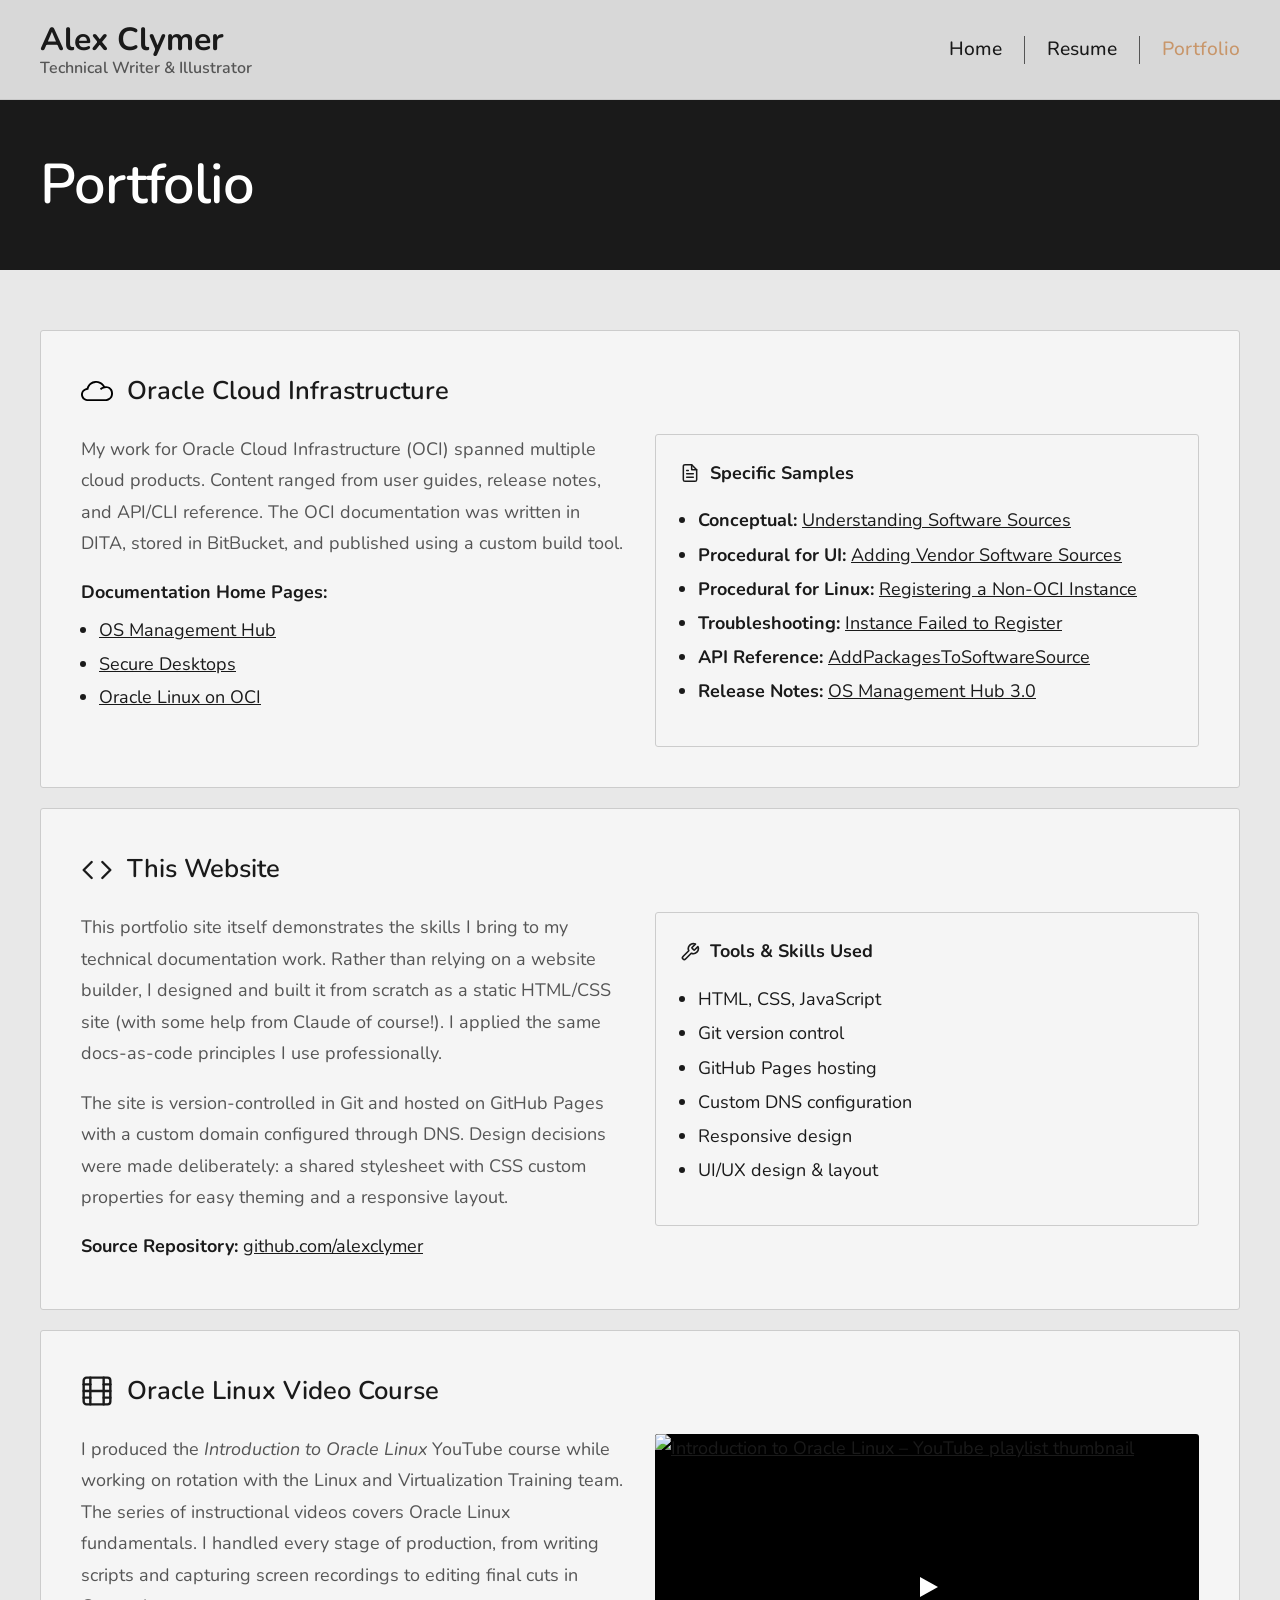
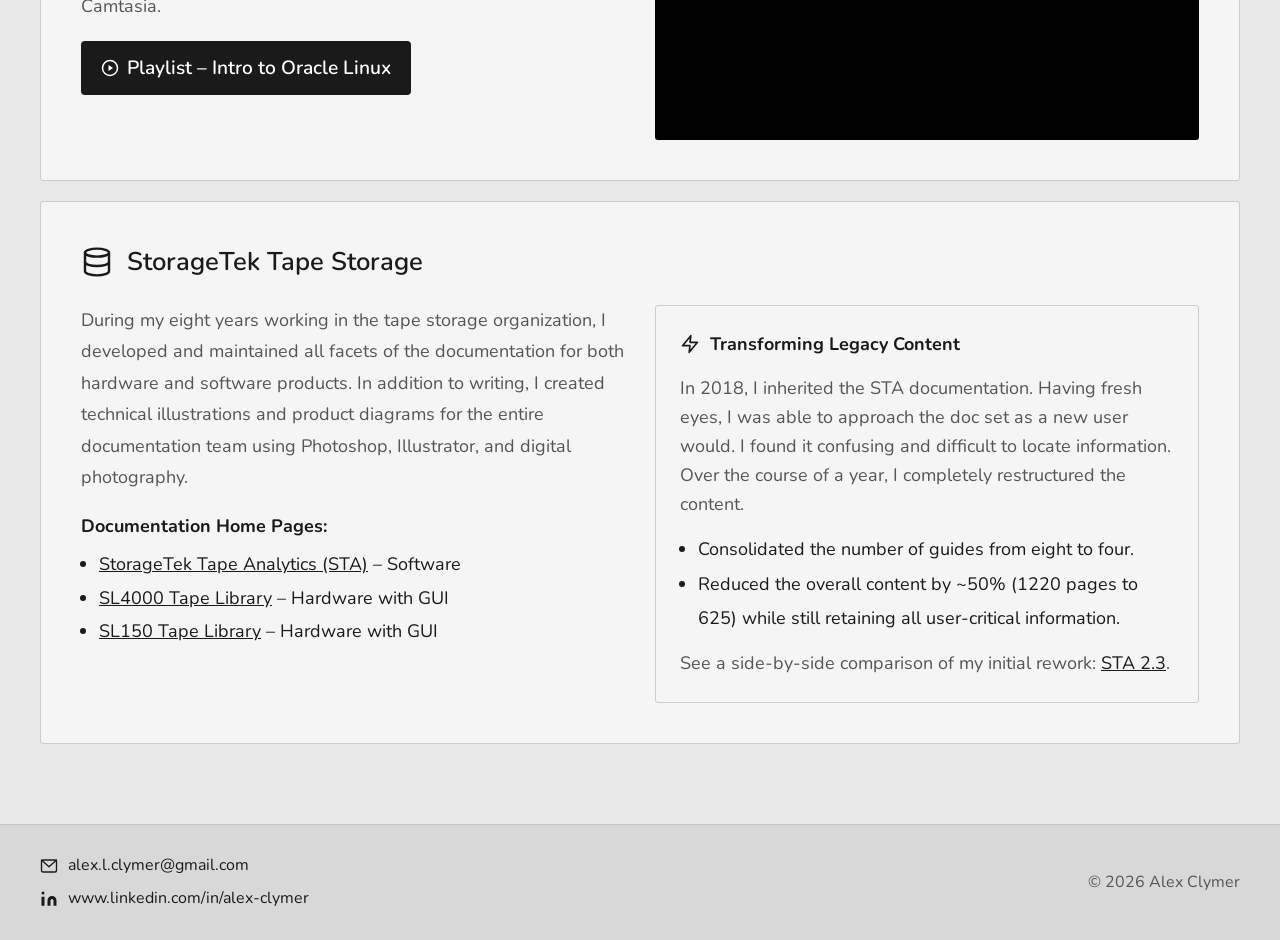
==== commit acf10edc: "Updated portfolio order" ====
--- a/portfolio.html
+++ b/portfolio.html
@@ -40,6 +40,51 @@
 
     <div class="section-wrap">
 
+      <!-- ===================== ORACLE CLOUD INFRASTRUCTURE ===================== -->
+      <div class="card portfolio-entry fade-in">
+
+        <div class="portfolio-header">
+          <img src="images/cloud-icon.svg" alt="" class="portfolio-header-icon" />
+          <h2>Oracle Cloud Infrastructure</h2>
+        </div>
+
+        <div class="portfolio-body">
+          <div>
+            <p class="portfolio-desc">My work for Oracle Cloud Infrastructure (OCI) spanned multiple cloud products. Content ranged from user guides, release notes, and API/CLI reference. The OCI documentation was written in DITA, stored in BitBucket, and published using a custom build tool.</p>
+
+            <p class="portfolio-links-label">Documentation Home Pages:</p>
+            <ul class="portfolio-links-list">
+              <li><a href="https://docs.oracle.com/en-us/iaas/osmh/doc/home.htm" target="_blank" rel="noopener">OS Management Hub</a></li>
+              <li><a href="https://docs.oracle.com/en-us/iaas/secure-desktops/home.htm" target="_blank" rel="noopener">Secure Desktops</a></li>
+              <li><a href="https://docs.oracle.com/en-us/iaas/oracle-linux/home.htm" target="_blank" rel="noopener">Oracle Linux on OCI</a></li>
+            </ul>
+          </div>
+
+          <div class="portfolio-sidebar">
+            <div class="sidebar-heading">
+              <!-- Document list icon -->
+              <svg viewBox="0 0 24 24" fill="none" stroke="currentColor" stroke-width="1.8" stroke-linecap="round" stroke-linejoin="round">
+                <path d="M14 2H6a2 2 0 0 0-2 2v16a2 2 0 0 0 2 2h12a2 2 0 0 0 2-2V8z"/>
+                <polyline points="14,2 14,8 20,8"/>
+                <line x1="16" y1="13" x2="8" y2="13"/>
+                <line x1="16" y1="17" x2="8" y2="17"/>
+                <polyline points="10,9 9,9 8,9"/>
+              </svg>
+              Specific Samples
+            </div>
+            <ul class="sidebar-list">
+              <li><strong>Conceptual:</strong> <a href="https://docs.oracle.com/en-us/iaas/osmh/doc/understand-software-sources.htm#understand-sources" target="_blank" rel="noopener">Understanding Software Sources</a></li>
+              <li><strong>Procedural for UI:</strong> <a href="https://docs.oracle.com/en-us/iaas/osmh/doc/add-vendor-software-sources.htm" target="_blank" rel="noopener">Adding Vendor Software Sources</a></li>
+              <li><strong>Procedural for Linux:</strong> <a href="https://docs.oracle.com/en-us/iaas/osmh/doc/register-non-oci-instance.htm#top" target="_blank" rel="noopener">Registering a Non-OCI Instance</a></li>
+              <li><strong>Troubleshooting:</strong> <a href="https://docs.oracle.com/en-us/iaas/osmh/doc/troubleshoot-instance-station-registration-failure.htm#troubleshoot-instance-station-registration-failure" target="_blank" rel="noopener">Instance Failed to Register</a></li>
+              <li><strong>API Reference:</strong> <a href="https://docs.oracle.com/en-us/iaas/api/#/en/osmh/20220901/SoftwareSource/AddPackagesToSoftwareSource" target="_blank" rel="noopener">AddPackagesToSoftwareSource</a></li>
+              <li><strong>Release Notes:</strong> <a href="https://docs.oracle.com/en-us/iaas/releasenotes/os-management-hub/release-3.0.htm" target="_blank" rel="noopener">OS Management Hub 3.0</a></li>
+            </ul>
+          </div>
+        </div>
+
+      </div>
+
       <!-- ===================== THIS WEBSITE ===================== -->
       <div class="card portfolio-entry fade-in">
 
@@ -76,51 +121,6 @@
               <li>Custom DNS configuration</li>
               <li>Responsive design</li>
               <li>UI/UX design &amp; layout</li>
-            </ul>
-          </div>
-        </div>
-
-      </div>
-
-      <!-- ===================== ORACLE CLOUD INFRASTRUCTURE ===================== -->
-      <div class="card portfolio-entry fade-in">
-
-        <div class="portfolio-header">
-          <img src="images/cloud-icon.svg" alt="" class="portfolio-header-icon" />
-          <h2>Oracle Cloud Infrastructure</h2>
-        </div>
-
-        <div class="portfolio-body">
-          <div>
-            <p class="portfolio-desc">My work for Oracle Cloud Infrastructure (OCI) spanned multiple cloud products. Content ranged from user guides, release notes, and API/CLI reference. The OCI documentation was written in DITA, stored in BitBucket, and published using a custom build tool.</p>
-
-            <p class="portfolio-links-label">Documentation Home Pages:</p>
-            <ul class="portfolio-links-list">
-              <li><a href="https://docs.oracle.com/en-us/iaas/osmh/doc/home.htm" target="_blank" rel="noopener">OS Management Hub</a></li>
-              <li><a href="https://docs.oracle.com/en-us/iaas/secure-desktops/home.htm" target="_blank" rel="noopener">Secure Desktops</a></li>
-              <li><a href="https://docs.oracle.com/en-us/iaas/oracle-linux/home.htm" target="_blank" rel="noopener">Oracle Linux on OCI</a></li>
-            </ul>
-          </div>
-
-          <div class="portfolio-sidebar">
-            <div class="sidebar-heading">
-              <!-- Document list icon -->
-              <svg viewBox="0 0 24 24" fill="none" stroke="currentColor" stroke-width="1.8" stroke-linecap="round" stroke-linejoin="round">
-                <path d="M14 2H6a2 2 0 0 0-2 2v16a2 2 0 0 0 2 2h12a2 2 0 0 0 2-2V8z"/>
-                <polyline points="14,2 14,8 20,8"/>
-                <line x1="16" y1="13" x2="8" y2="13"/>
-                <line x1="16" y1="17" x2="8" y2="17"/>
-                <polyline points="10,9 9,9 8,9"/>
-              </svg>
-              Specific Samples
-            </div>
-            <ul class="sidebar-list">
-              <li><strong>Conceptual:</strong> <a href="https://docs.oracle.com/en-us/iaas/osmh/doc/understand-software-sources.htm#understand-sources" target="_blank" rel="noopener">Understanding Software Sources</a></li>
-              <li><strong>Procedural for UI:</strong> <a href="https://docs.oracle.com/en-us/iaas/osmh/doc/add-vendor-software-sources.htm" target="_blank" rel="noopener">Adding Vendor Software Sources</a></li>
-              <li><strong>Procedural for Linux:</strong> <a href="https://docs.oracle.com/en-us/iaas/osmh/doc/register-non-oci-instance.htm#top" target="_blank" rel="noopener">Registering a Non-OCI Instance</a></li>
-              <li><strong>Troubleshooting:</strong> <a href="https://docs.oracle.com/en-us/iaas/osmh/doc/troubleshoot-instance-station-registration-failure.htm#troubleshoot-instance-station-registration-failure" target="_blank" rel="noopener">Instance Failed to Register</a></li>
-              <li><strong>API Reference:</strong> <a href="https://docs.oracle.com/en-us/iaas/api/#/en/osmh/20220901/SoftwareSource/AddPackagesToSoftwareSource" target="_blank" rel="noopener">AddPackagesToSoftwareSource</a></li>
-              <li><strong>Release Notes:</strong> <a href="https://docs.oracle.com/en-us/iaas/releasenotes/os-management-hub/release-3.0.htm" target="_blank" rel="noopener">OS Management Hub 3.0</a></li>
             </ul>
           </div>
         </div>
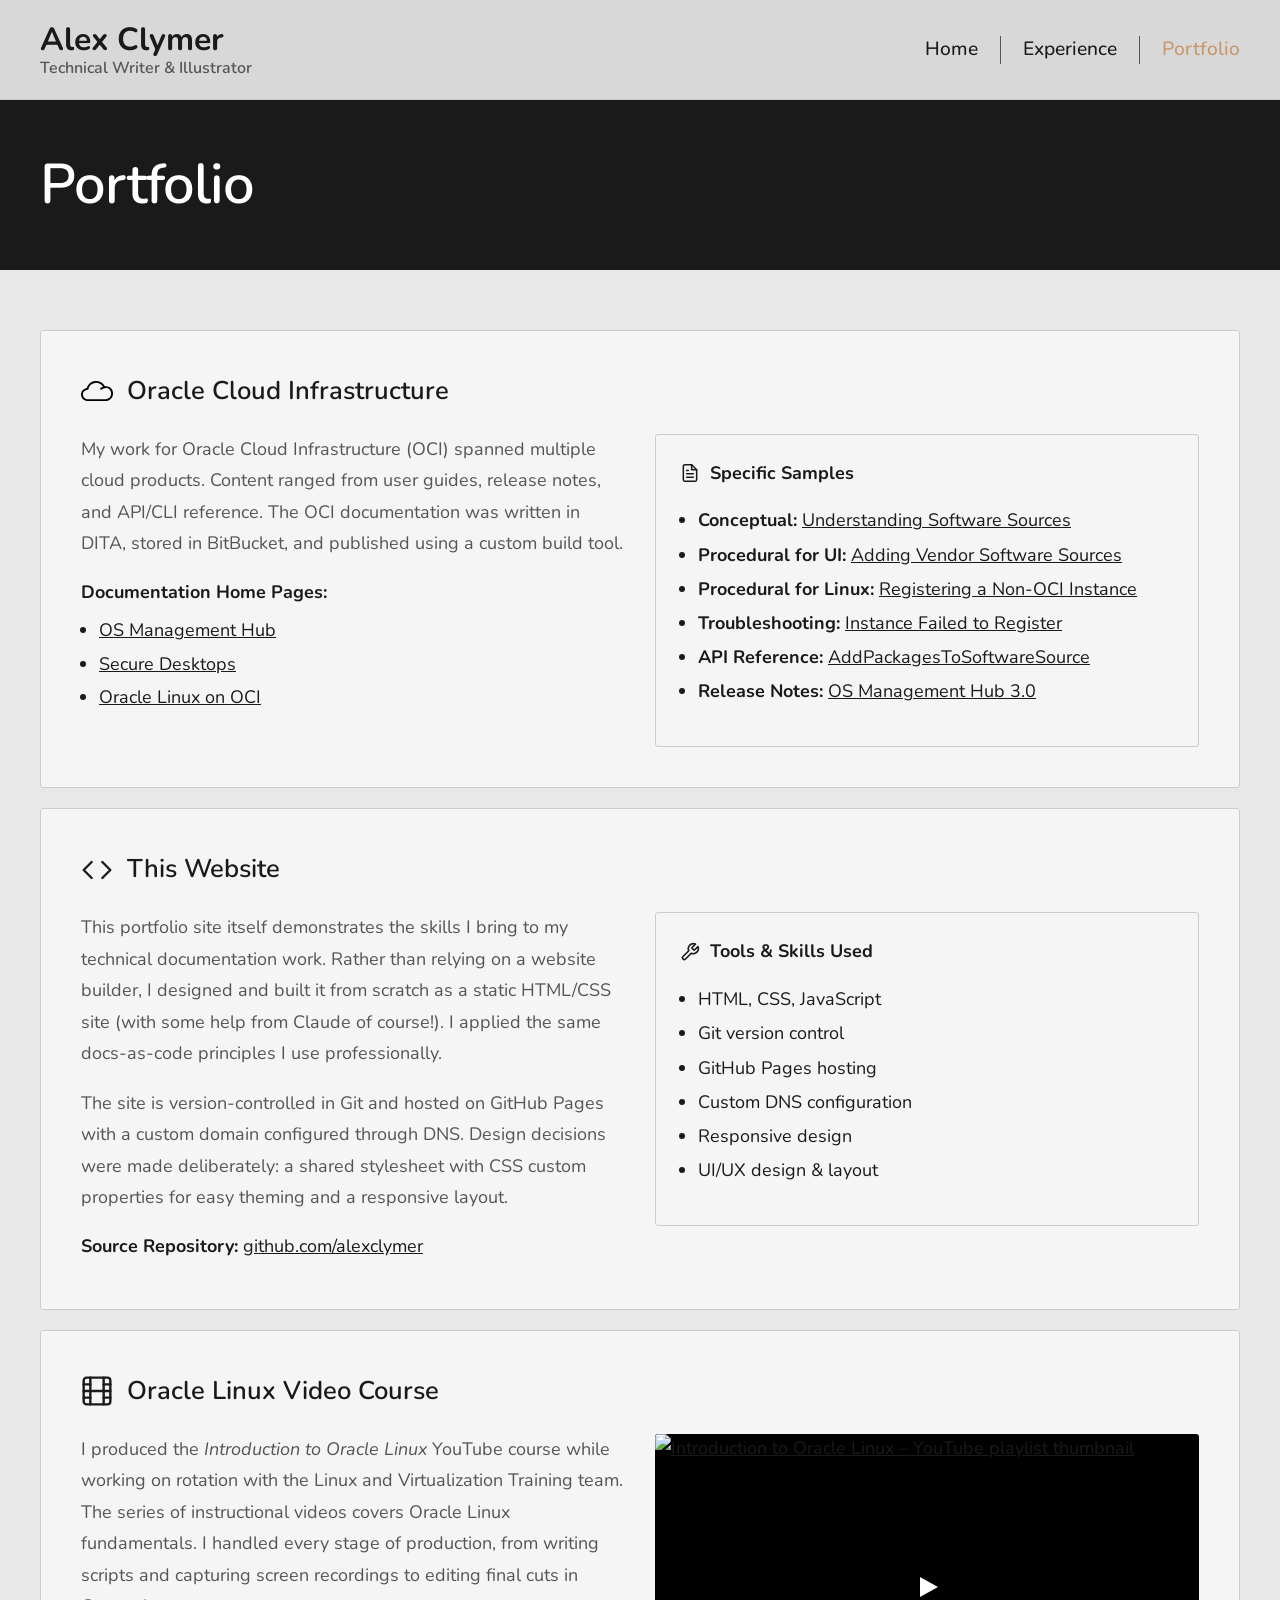
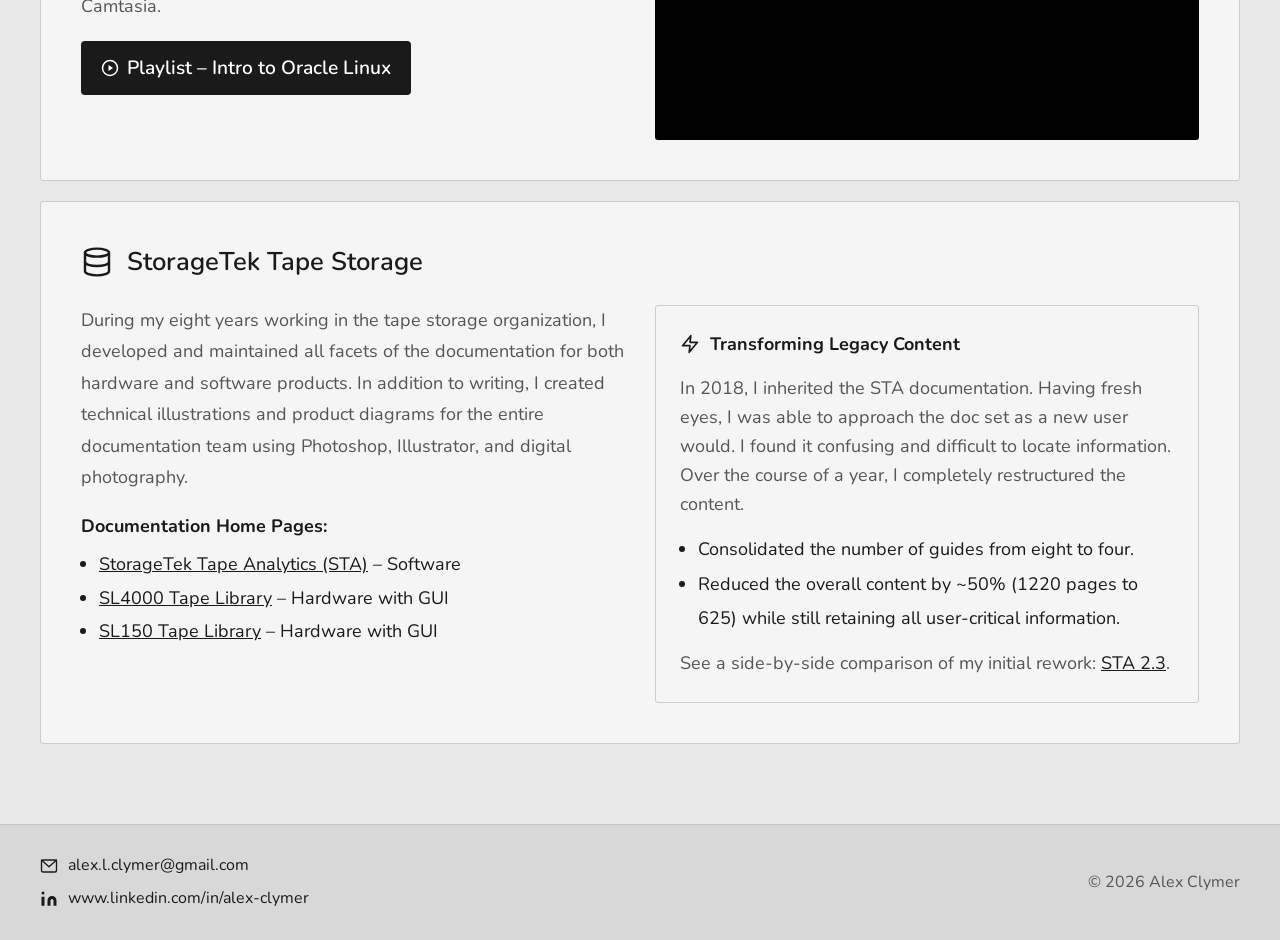
==== commit 35351357: "Changed resume page to experience page. Updated content." ====
--- a/portfolio.html
+++ b/portfolio.html
@@ -4,7 +4,7 @@
   <meta charset="UTF-8" />
   <meta name="viewport" content="width=device-width, initial-scale=1.0" />
   <title>Portfolio — Alex Clymer</title>
-  <link rel="stylesheet" href="styles.css?v=3" />
+  <link rel="stylesheet" href="styles.css?v=10" />
   <link rel="icon" href="images/favicon.png" type="image/png" />
 </head>
 <body>
@@ -25,7 +25,7 @@
     <nav>
       <ul>
         <li><a href="index.html">Home</a></li>
-        <li><a href="resume.html">Resume</a></li>
+        <li><a href="experience.html">Experience</a></li>
         <li><a href="portfolio.html" class="active">Portfolio</a></li>
       </ul>
     </nav>
--- a/styles.css
+++ b/styles.css
@@ -172,6 +172,15 @@
 }
 
 /* ============================================================
+   RESUME CTA
+   ============================================================ */
+.resume-cta-wrap {
+  max-width: var(--max-width);
+  margin: 0 auto;
+  padding: 20px var(--pad-h) 30px;
+}
+
+/* ============================================================
    JUMP STRIP
    ============================================================ */
 .jump-strip {
@@ -332,9 +341,10 @@
 .section-title {
   font-size: var(--text-xl);
   font-weight: 600;
-  margin-bottom: 30px;
+  margin-bottom: 16px;
   letter-spacing: -0.5px;
 }
+
 
 /* Card */
 .card {
@@ -508,16 +518,9 @@
    ============================================================ */
 .experience-entry {
   display: grid;
-  grid-template-columns: 140px 1fr auto;
+  grid-template-columns: 130px 1fr;
   gap: 24px;
   padding: 32px;
-}
-
-.experience-date {
-  font-size: 1rem;
-  color: var(--color-text-muted);
-  padding-top: 3px;
-  line-height: 1.5;
 }
 
 .experience-role {
@@ -544,6 +547,19 @@
   margin-bottom: 8px;
 }
 
+.experience-subsection {
+  border-top: 1px solid var(--color-card-border);
+  margin-top: 28px;
+  padding-top: 20px;
+}
+
+.experience-subdate {
+  font-weight: 400;
+  font-style: italic;
+  color: var(--color-text-muted);
+  font-size: var(--text-sm);
+}
+
 .experience-bullets { list-style: disc; padding-left: 20px; margin-bottom: 10px; }
 
 .experience-bullets li {
@@ -555,7 +571,7 @@
 .experience-logo {
   display: flex;
   align-items: flex-start;
-  justify-content: flex-end;
+  justify-content: flex-start;
   padding-top: 2px;
 }
 
@@ -818,7 +834,6 @@
   .skills-grid { grid-template-columns: 1fr 1fr; }
 
   .experience-entry { grid-template-columns: 1fr; gap: 12px; }
-  .experience-logo { justify-content: flex-start; }
 
   .education-entry { grid-template-columns: 1fr; gap: 8px; }
 
